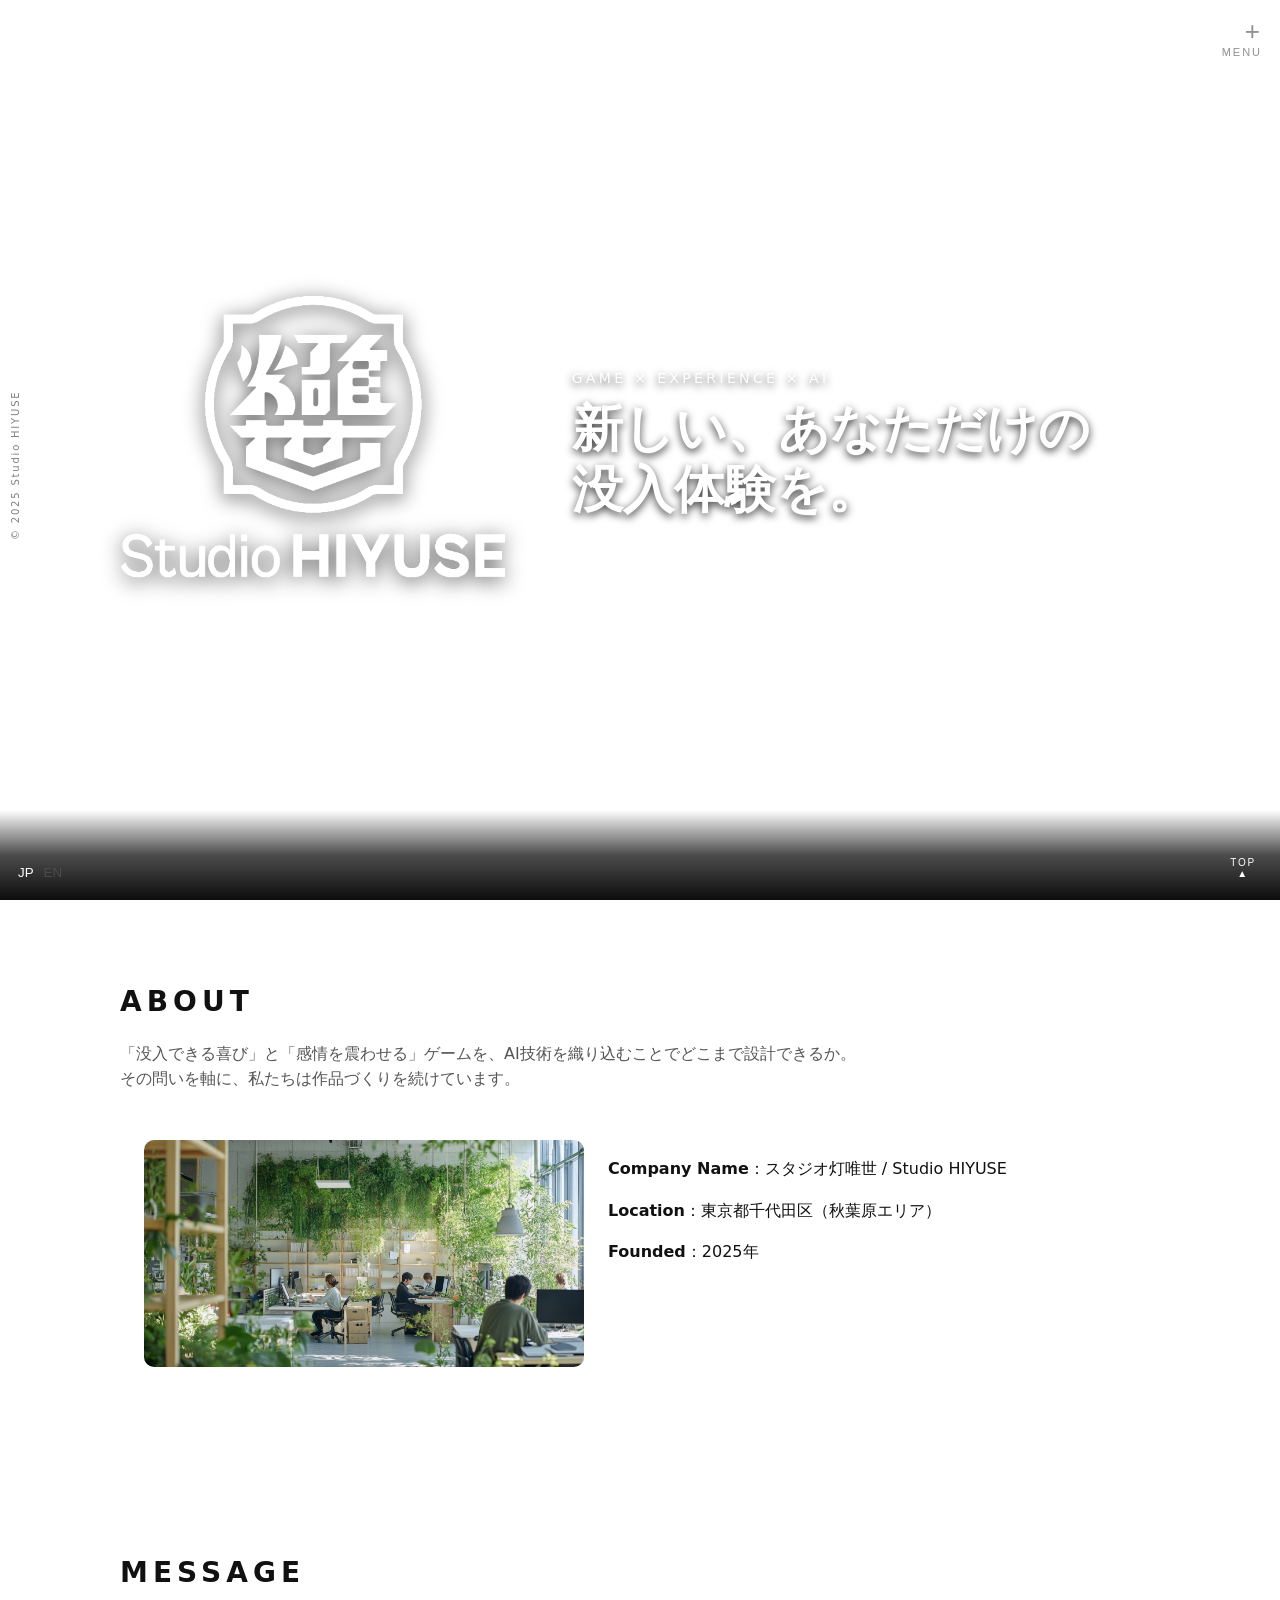
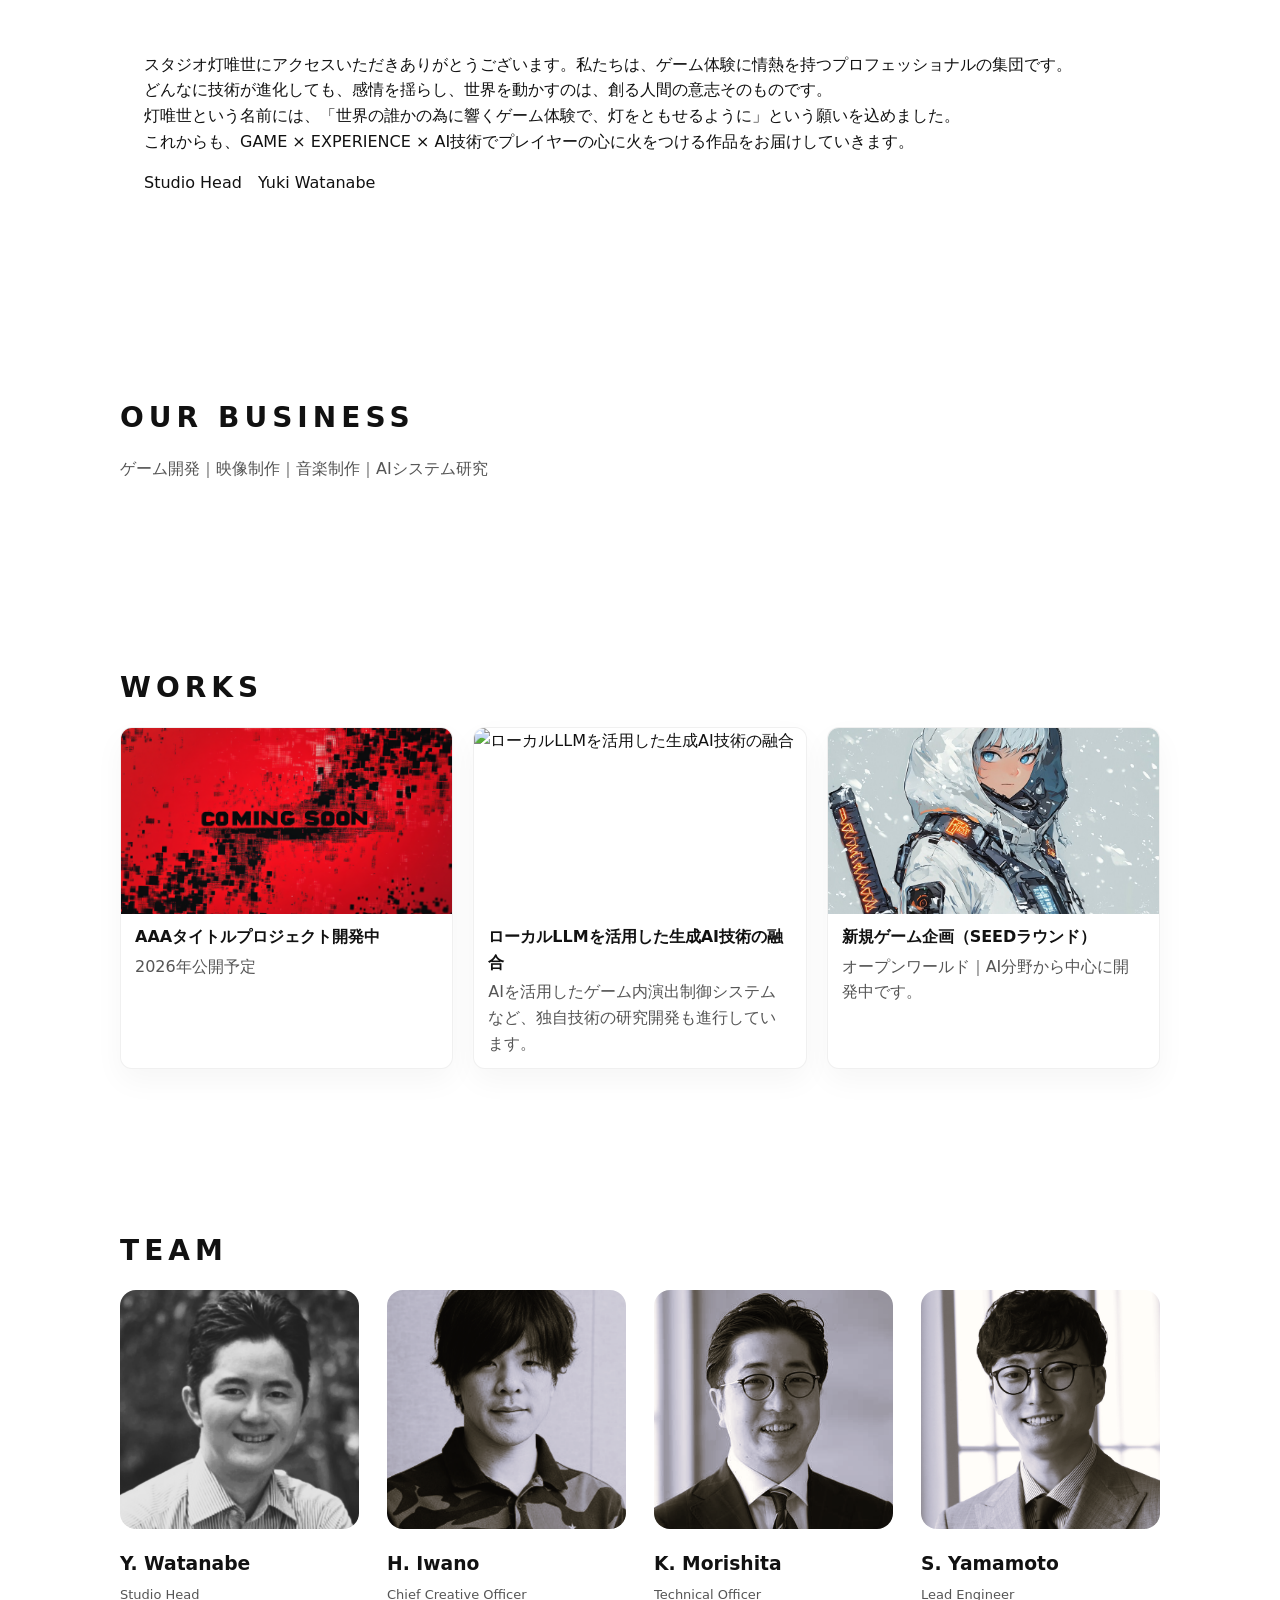
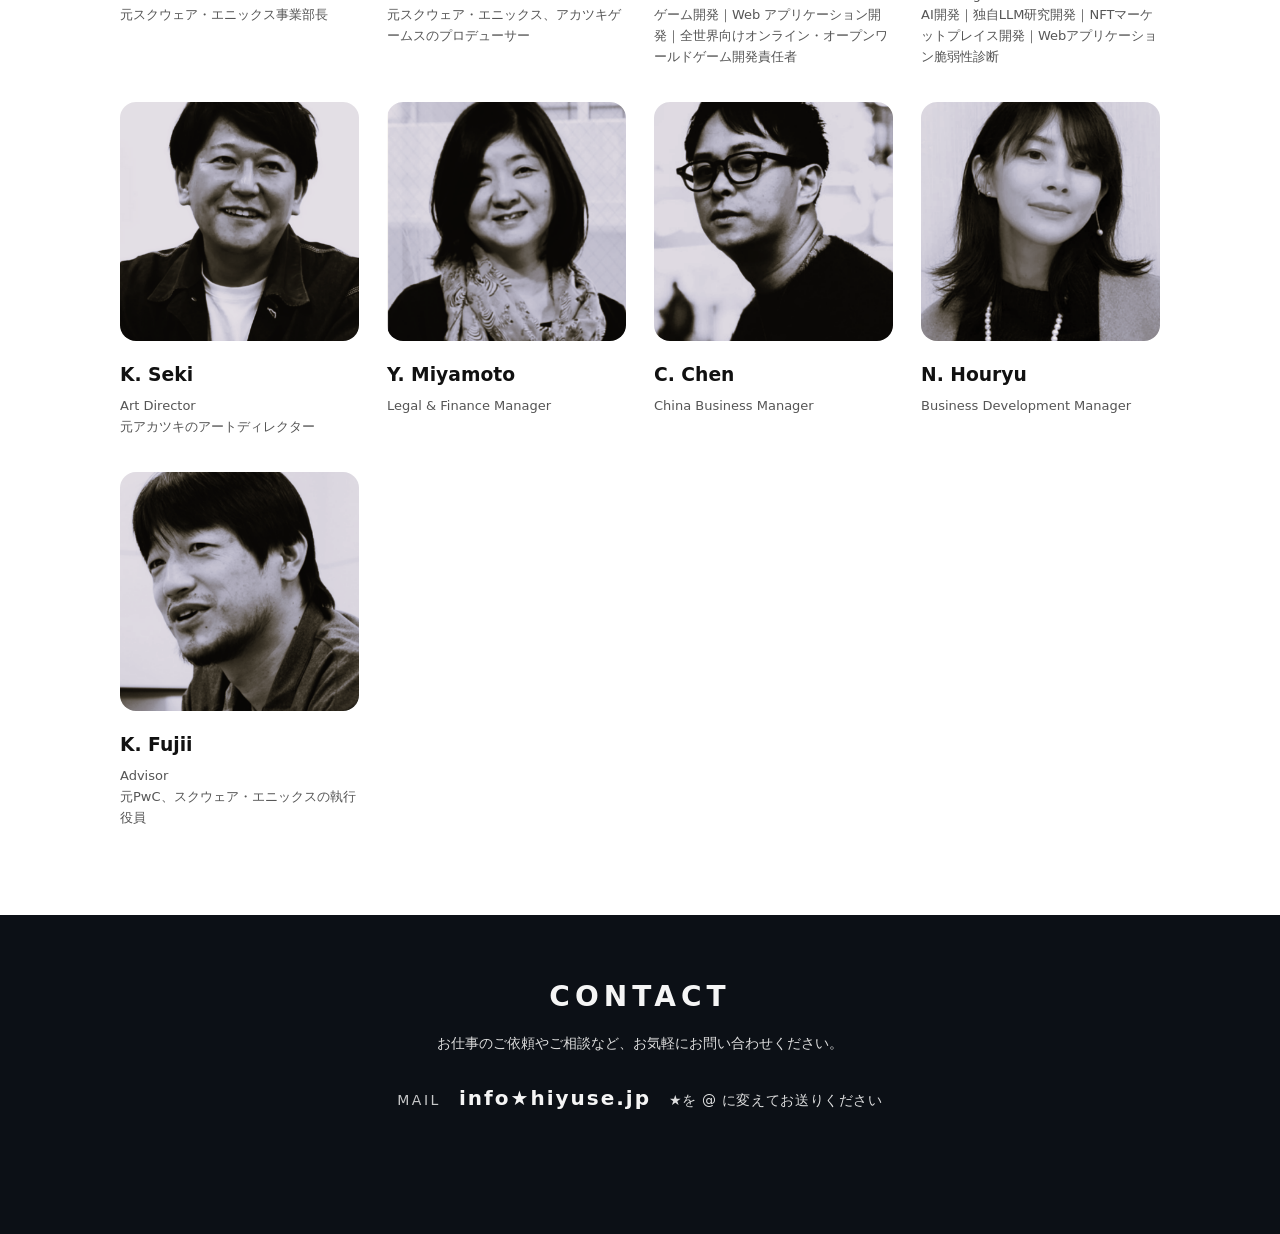
==== index.html @ 1bf017ac "Update index.html" ====
<!doctype html>
<html lang="ja">
<head>
  <meta charset="utf-8">
  <meta name="viewport" content="width=device-width, initial-scale=1">
  <title>Studio HIYUSE | スタジオ灯唯世</title>
  <meta name="description" content="Studio HIYUSE（スタジオ灯唯世）は、ゲーム体験とAI技術の融合をテーマに活動するゲーム開発スタジオです。">
  <link rel="stylesheet" href="style.css">
</head>
<body>

<button class="nav-trigger" id="navTrigger">
  <span class="nav-trigger__icon">+</span>
  <span class="nav-trigger__label">MENU</span>
</button>

<div class="lang-switch side-controls__lang">
  <button class="is-active">JP</button>
  <button>EN</button>
</div>

<div class="scroll-indicator">
  <span class="scroll-indicator__text">SCROLL</span>
  <span class="scroll-indicator__arrow">▼</span>
</div>

<button class="to-top" id="toTop">
  <span>TOP</span>
  <span class="to-top__arrow">▲</span>
</button>

<div class="copyright-rail">
  © 2025 Studio HIYUSE
</div>


<nav class="overlay-nav" id="overlayNav" aria-hidden="true">
  <div class="overlay-nav__inner">

    <div class="overlay-nav__logo">
      <img src="menu_logo.svg" alt="Studio HIYUSE">
    </div>

    <ul class="overlay-nav__list">
      <li><a href="#hero">TOP</a></li>
      <li><a href="#about">ABOUT</a></li>
      <li><a href="#message">MESSAGE</a></li>
      <li><a href="#business">BUSINESS</a></li>
      <li><a href="#works">WORKS</a></li>
      <li><a href="#team">TEAM</a></li>
      <li><a href="#contact">CONTACT</a></li>
    </ul>
  </div>

  <button class="overlay-nav__close" id="overlayClose">
    <span>×</span>
    <span class="overlay-nav__close-label">CLOSE</span>
  </button>
</nav>


<main id="main">

  <section id="hero" class="hero">

  <div class="hero-bg">

    <!-- ▼ hero-bg1 を動画に変更 -->
    <div class="hero-bg__slide hero-bg__slide--video is-active">
      <video class="hero-bg__video" autoplay muted loop playsinline poster="hero-bg1.jpg">
        <source src="hero-bg1.mp4" type="video/mp4">
      </video>
    </div>
     <!-- ▼ hero-bg5（静止画） -->
    <div class="hero-bg__slide" style="background-image:url('hero-bg5.jpg')"></div>
    <div class="hero-bg__slide" style="background-image:url('hero-bg4.jpg')"></div>
   

    <!-- ▼ -->
    <div class="hero-bg__slide" style="background-image:url('hero-bg7.jpg')"></div>
    <div class="hero-bg__slide" style="background-image:url('hero-bg3.jpg')"></div>
        <!-- ▼ hero-bg1 を動画に変更 -->
    <div class="hero-bg__slide hero-bg__slide--video">
      <video class="hero-bg__video" autoplay muted loop playsinline poster="hero-bg1.jpg">
        <source src="hero-bg1.mp4" type="video/mp4">
      </video>
    </div>
    <div class="hero-bg__slide" style="background-image:url('hero-bg6.jpg')"></div>
    <div class="hero-bg__slide" style="background-image:url('hero-bg5.jpg')"></div>
    <div class="hero-bg__slide" style="background-image:url('hero-bg2.jpg')"></div>
    <div class="hero-bg__slide" style="background-image:url('hero-bg4.jpg')"></div>
  </div>

  <div class="hero-overlay">
    <div class="hero-layout">

      <div class="hero-logo">
        <img src="logo.svg" alt="Studio HIYUSE">
      </div>

      <div class="hero-copy">
        <p class="hero-kicker">GAME × EXPERIENCE × AI</p>
        <h1>
          新しい、あなただけの<br>
          没入体験を。
        </h1>
      </div>

    </div>
  </div>
</section>



  <section id="about" class="section">
    <h2>ABOUT</h2>

    <p class="lead">
      「没入できる喜び」と「感情を震わせる」ゲームを、AI技術を織り込むことでどこまで設計できるか。<br>
      その問いを軸に、私たちは作品づくりを続けています。
    </p>

    <div class="card">
      <div class="grid-2">
        
        <div class="about-image">
          <img src="about-image.jpg" alt="Company Vision">
        </div>
        
        <div>
          <p><strong>Company Name</strong>：スタジオ灯唯世 / Studio HIYUSE</p>
          <p><strong>Location</strong>：東京都千代田区（秋葉原エリア）</p>
          <p><strong>Founded</strong>：2025年</p>
        </div>
      </div>
    </div>
  </section>


  <section id="message" class="section">
    <h2>MESSAGE</h2>

    <div class="card">
      <p>
        スタジオ灯唯世にアクセスいただきありがとうございます。私たちは、ゲーム体験に情熱を持つプロフェッショナルの集団です。<br>
        どんなに技術が進化しても、感情を揺らし、世界を動かすのは、創る人間の意志そのものです。<br>
        灯唯世という名前には、「世界の誰かの為に響くゲーム体験で、灯をともせるように」という願いを込めました。<br>
        これからも、GAME × EXPERIENCE × AI技術でプレイヤーの心に火をつける作品をお届けしていきます。
      </p>
      <p>Studio Head　Yuki Watanabe</p>
    </div>
  </section>


  <section id="business" class="section">
    <h2>OUR BUSINESS</h2>
    <p class="lead">
      ゲーム開発｜映像制作｜音楽制作｜AIシステム研究
    </p>
  </section>


  <section id="works" class="section">
    <h2>WORKS</h2>

    <div class="works-grid">
      <article class="work-item">
        <img src="work_01.jpg" alt="AAAタイトルプロジェクト開発中">
        <h3>AAAタイトルプロジェクト開発中</h3>
        <p>2026年公開予定</p>
      </article>

      <article class="work-item">
        <img src="work_02.jpg" alt="ローカルLLMを活用した生成AI技術の融合">
        <h3>ローカルLLMを活用した生成AI技術の融合</h3>
        <p>AIを活用したゲーム内演出制御システムなど、独自技術の研究開発も進行しています。</p>
      </article>

      <article class="work-item">
        <img src="work_03.jpg" alt="新規ゲーム企画（SEEDラウンド）">
        <h3>新規ゲーム企画（SEEDラウンド）</h3>
        <p>オープンワールド｜AI分野から中心に開発中です。</p>
      </article>
    </div>
  </section>


  <section id="team" class="section">
    <h2>TEAM</h2>

    <div class="team-grid">

      <div class="team-member">
        <img src="member1.png" alt="Y. Watanabe">
        <h3>Y. Watanabe</h3>
        <p>
          Studio Head<br>
          元スクウェア・エニックス事業部長
        </p>
      </div>

      <div class="team-member">
        <img src="member2.png" alt="H. Iwano">
        <h3>H. Iwano</h3>
        <p>
          Chief Creative Officer<br>
          元スクウェア・エニックス、アカツキゲームスのプロデューサー
        </p>
      </div>

      <div class="team-member">
        <img src="member3.png" alt="K. Morishita">
        <h3>K. Morishita</h3>
        <p>
          Technical Officer<br>
          ゲーム開発｜Web アプリケーション開発｜全世界向けオンライン・オープンワールドゲーム開発責任者
        </p>
      </div>

      <div class="team-member">
        <img src="member9.png" alt="S. Yamamoto">
        <h3>S. Yamamoto</h3>
        <p>
          Lead Engineer<br>
          AI開発｜独自LLM研究開発｜NFTマーケットプレイス開発｜Webアプリケーション脆弱性診断
        </p>
      </div>

      <div class="team-member">
        <img src="member5.png" alt="K. Seki">
        <h3>K. Seki</h3>
        <p>
          Art Director<br>
          元アカツキのアートディレクター
        </p>
      </div>

      <div class="team-member">
        <img src="member6.png" alt="Y. Miyamoto">
        <h3>Y. Miyamoto</h3>
        <p>Legal &amp; Finance Manager</p>
      </div>

      <div class="team-member">
        <img src="member7.png" alt="C. Chen">
        <h3>C. Chen</h3>
        <p>China Business Manager</p>
      </div>

      <div class="team-member">
        <img src="member8.png" alt="N. Houryu">
        <h3>N. Houryu</h3>
        <p>Business Development Manager</p>
      </div>

      <div class="team-member">
        <img src="member4.png" alt="K. Fujii">
        <h3>K. Fujii
        </h3>
        <p>
          Advisor<br>
          元PwC、スクウェア・エニックスの執行役員
        </p>
      </div>

    </div>
  </section>


  <section id="contact" class="section section--contact">
  <div class="contact-inner">
    <h2>CONTACT</h2>

    <p class="contact-lead">
      お仕事のご依頼やご相談など、お気軽にお問い合わせください。
    </p>

    <div class="contact-card">
      <div class="contact-line">
        <span class="contact-line__label">MAIL</span>
        <span class="contact-line__mail">info★hiyuse.jp</span>
        <span class="contact-line__note">★を @ に変えてお送りください</span>
      </div>
    </div>
  </div>
</section>


</main>

<script src="main.js"></script>
</body>
</html>
---- style.css ----
/* =========================
   Base
========================= */
*,
*::before,
*::after {
  box-sizing: border-box;
}

html,
body {
  margin: 0;
  padding: 0;
}

body {
  font-family: system-ui, -apple-system, BlinkMacSystemFont, "Helvetica Neue",
    "Segoe UI", sans-serif;
  color: #111;
  background: #ffffff;
  line-height: 1.6;
}

/* 全画面固定のグラデーションレイヤーを追加 */
body::after {
    content: "";
    position: fixed;
    top: 0;
    left: 0;
    width: 100%;
    height: 100vh; /* 画面の高さ全体 */
    pointer-events: none; /* クリック操作を通過させる */
    z-index: 50; /* UI (z-index: 70+) より低く、HERO背景 (z-index: 0) より高く */
    /* グラデーション: 上透明（白）→下黒、下3分の1で変化 */
    background: linear-gradient(
        to bottom,
        rgba(255, 255, 255, 0) 0%,       /* 上端: 透明 */
        rgba(255, 255, 255, 0) 90.0%,    /* 画面上部透明を維持 */
        rgba(0, 0, 0, 0.7) 95%,          /* 90% 地点: 黒が濃くなり始める */
        rgba(0, 0, 0, 0.95) 100%         /* 100% 地点: 濃い黒 */
    );
}

a {
  color: inherit;
  text-decoration: none;
}

a:hover {
  text-decoration: underline;
}

main {
  background: #fff;
}

/* =========================
   Sections & cards
========================= */

.section {
  max-width: 1080px;
  margin: 0 auto;
  padding: 80px 20px;
}

/* フェードインは JS 有効時のみ */
html.js-ready .section {
  opacity: 0;
  transform: translateY(-30px);
  transition: opacity 0.8s ease-out, transform 0.8s ease-out;
}

html.js-ready .section.is-visible {
  opacity: 1;
  transform: translateY(0);
}

/* CONTACT だけは最初から表示してフェードインさせない */
html.js-ready .section--contact {
  opacity: 1;
  transform: none;
  transition: none;
}

.section h2 {
  font-size: clamp(22px, 3vw, 28px);
  margin: 0 0 16px;
  letter-spacing: 0.18em;
}

.lead {
  margin: 0 0 24px;
  color: #555;
}

/* カード & 2カラム */
.card {
  background: none; 
  border-radius: 14px;
  /* 枠と影を削除 */
  border: none; 
  box-shadow: none; 
  padding: 24px;
}

.grid-2 {
  display: grid;
  /* 画像エリア1に対しテキストエリア1.2 */
  grid-template-columns: minmax(0, 1fr) minmax(0, 1.2fr);
  gap: 24px;
}

@media (max-width: 768px) {
  .grid-2 {
    grid-template-columns: 1fr;
  }
}

/* =========================
   Frame UI
========================= */

/* MENUボタン 右上 */
.nav-trigger {
  position: fixed;
  top: 18px;
  right: 18px;     
  z-index: 100;
  background: none;
  border: none;
  padding: 0;
  cursor: pointer;
  text-align: right;
  /* グレー */
  color: #909090; 
  font-size: 11px;
  letter-spacing: 0.18em;
}

.nav-trigger__icon {
  display: block;
  font-size: 26px;
  line-height: 1;
}

.nav-trigger__label {
  display: block;
  margin-top: 2px;
}

/* JP / EN 左下 */
.side-controls__lang {
  position: fixed;
  left: 18px;
  bottom: 20px;
  display: flex;
  gap: 10px;
  font-size: 11px;
  z-index: 80;
}

.side-controls__lang button {
  background: none;
  border: none;
  padding: 0;
  cursor: pointer;
  /* 非アクティブは濃いグレー */
  color: #4D4D4D; 
}

.side-controls__lang button.is-active {
  /* アクティブは白 */
  color: #ffffff;
}

/* SCROLL：右中央（縦書き＋▼アニメ） */
/* SCROLL要素は背景が暗い時しか出ないので白を維持 */
.scroll-indicator {
  position: fixed;
  right: 18px;
  top: 50%;
  transform: translateY(-50%);
  display: flex;
  flex-direction: column;
  align-items: center;
  gap: 6px;
  z-index: 80;
}

.scroll-indicator__text {
  writing-mode: vertical-rl;
  font-size: 10px;
  letter-spacing: 0.18em;
  color: #ffffff;
}

.scroll-indicator__arrow {
  font-size: 10px;
  color: #ffffff;
  opacity: 0.7;
  animation: scroll-arrow 1.3s infinite;
}

@keyframes scroll-arrow {
  0% {
    transform: translateY(0);
    opacity: 0;
  }
  30% {
    opacity: 1;
  }
  100% {
    transform: translateY(8px);
    opacity: 0;
  }
}

/* TOPボタン：右下 */
.to-top {
  position: fixed;
  right: 18px;
  bottom: 20px;
  border: none;
  background: none;
  cursor: pointer;
  font-size: 10px;
  letter-spacing: 0.18em;
  display: flex;
  flex-direction: column;
  align-items: center;
  /* 白 */
  color: #ffffff;
  z-index: 80;
}

/* コピーライト：左中央 */
.copyright-rail {
  position: fixed;
  left: 16px;
  top: 60%;
  transform: translateY(-50%) rotate(-90deg);
  transform-origin: left center;
  font-size: 10px;
  letter-spacing: 0.18em;
  white-space: nowrap;
  /* グレー */
  color: #808080;
  z-index: 70;
}

/* スマホ時UI */
@media (max-width: 640px) {
  .nav-trigger {
    top: 10px;
    right: 10px; 
  }

  .to-top,
  .scroll-indicator {
    display: none;
  }

  .side-controls__lang {
    left: 12px;
    bottom: 12px;
  }

  .copyright-rail {
    left: 10px;
  }
}


/* =========================
   Overlay menu
========================= */

/* 全画面オーバーレイ */
.overlay-nav {
  position: fixed;
  inset: 0;
  z-index: 200;
  background: rgba(255, 255, 255, 0.93);
  display: flex;
  align-items: center;
  justify-content: center;
  opacity: 0;
  visibility: hidden;
  transition: opacity 220ms ease, visibility 220ms ease;
}

.overlay-nav.is-open {
  opacity: 1;
  visibility: visible;
}

/* ▼ PCでは3カラム
   左：余白 / 中央：ロゴ / 右：メニュー */
.overlay-nav__inner {
  max-width: 1100px;
  width: 100%;
  padding: 40px 24px;

  display: grid;
  grid-template-columns: 1fr auto 1fr;
  align-items: center;
  gap: 40px;
}

/* ▼ ロゴ中央配置 */
.overlay-nav__logo {
  grid-column: 2;
  text-align: center;
  width: 100%;
}

/* ▼ ロゴ画像：幅60%（最大500px） */
.overlay-nav__logo img {
  width: 60%;
  max-width: 1000px;
  height: auto;
  display: block;
  margin: 0 auto;
}

/* ▼ メニューは右カラム */
.overlay-nav__list {
  grid-column: 3;
  list-style: none;
  margin: 0;
  padding: 0;
  text-align: left;
  font-size: 16px;
  letter-spacing: 0.18em;
}

.overlay-nav__list li + li {
  margin-top: 12px;
}

.overlay-nav__list a {
  text-decoration: none;
  color: #111;
}

.overlay-nav__list a:hover {
  text-decoration: underline;
}

/* CLOSEボタン（右上固定） */
.overlay-nav__close {
  position: absolute;
  top: 19px;
  right: 13px;
  border: none;
  background: none;
  cursor: pointer;
  font-size: 11px;
  letter-spacing: 0.18em;
  text-align: right;
}

.overlay-nav__close span:first-child {
  display: block;
  font-size: 22px;
  line-height: 1;
}

/* =========================
   モバイル
========================= */
@media (max-width: 768px) {

  /* ▼ スマホは縦積み構造へ */
  .overlay-nav__inner {
    display: flex;
    flex-direction: column;
    align-items: center;
    gap: 28px;
  }

  /* ▼ ロゴ：70%に少し拡大 */
  .overlay-nav__logo img {
    width: 70%;
    max-width: 300px;
  }

  /* ▼ メニューは中央寄せ */
  .overlay-nav__list {
    width: 100%;
    text-align: center;
  }
}


/* =========================
   HERO
========================= */

.hero {
  position: relative;
  min-height: 100vh;
  overflow: hidden;
  color: #fff;
}

/* 背景スライド */
.hero-bg {
  position: absolute;
  inset: 0;
  z-index: 0;
}

.hero-bg__slide {
  position: absolute;
  inset: 0;
  background-position: center;
  background-size: cover;
  background-repeat: no-repeat;
  opacity: 0;
  transition: opacity 220ms linear;
}

.hero-bg__slide.is-active {
  opacity: 1;
}

/* 前景 */
.hero-overlay {
  position: relative;
  z-index: 1;
  min-height: 100vh;
  /* グラデーション削除 */
  background: none;
  display: flex;
  align-items: center;
  justify-content: center;
  padding: 80px 24px;
}

.hero-layout {
  width: 100%;
  max-width: 1100px;
  display: grid;
  grid-template-columns: minmax(0, 1fr) minmax(0, 1.4fr);
  gap: 40px;
  align-items: center;
}

.hero-logo {
  display: flex;
  align-items: center;
  justify-content: center;
}

.hero-logo img {
  max-width: 700px;
  width: 100%;
  height: auto;
}

.hero-copy {
  text-align: left;
}

.hero-kicker {
  margin: 0 0 8px;
  font-size: 14px;
  letter-spacing: 0.24em;
}

.hero h1 {
  margin: 0 0 12px;
  font-size: clamp(28px, 4vw, 60px);
  line-height: 1.2;
}


/* モバイル調整 */
@media (max-width: 900px) {
  .hero-overlay {
    padding: 96px 18px 72px;
  }

  .hero-layout {
    grid-template-columns: 1fr;
    gap: 28px;
  }

  .hero-logo img {
    max-width: 220px;
  }
}
/* ▼ 動画スライド用 */
.hero-bg__slide--video .hero-bg__video {
  position: absolute;
  inset: 0;
  width: 100%;
  height: 100%;
  object-fit: cover;
}

/* ▼ ロゴにドロップシャドウ */
.hero-logo img {
  filter: drop-shadow(0 4px 10px rgba(0, 0, 0, 0.65));
}

/* ▼ 見出し/テキストにドロップシャドウ */
.hero h1,
.hero-kicker,
.hero-text {
  text-shadow: 0 3px 8px rgba(0, 0, 0, 0.8);
}


/* ▼ スクロールでフェードアウト */
.hero {
  transition: opacity 0.1s linear;
  will-change: opacity;
}



/* =========================
   ABOUT (画像追加用)
========================= */
.section#about {
    /* 白 */
    background: #ffffff;
}

.about-image {
  padding: 0;
  overflow: hidden;
  border-radius: 10px; /* 角を丸くする */
}

.about-image img {
  width: 100%;
  height: auto;
  display: block;
  object-fit: cover;
}

/* スマホ表示時（768px以下） */
@media (max-width: 768px) {
  .about-image {
    order: -1; /* スマホではテキストの上に画像が来るように順序を変更 */
    margin-bottom: 16px;
  }
}


/* =========================
   WORKS
========================= */

.works-grid {
  display: grid;
  grid-template-columns: repeat(3, minmax(0, 1fr));
  gap: 20px;
}

.work-item {
  border-radius: 12px;
  overflow: hidden;
  border: 1px solid rgba(0, 0, 0, 0.06);
  box-shadow: 0 12px 30px rgba(0, 0, 0, 0.04);
  background: #fff;
}

.work-item img {
  display: block;
  width: 100%;
  aspect-ratio: 16 / 9;
  object-fit: cover;
}

.work-item h3 {
  font-size: 16px;
  margin: 10px 14px 4px;
}

.work-item p {
  margin: 0 14px 12px;
  color: #555;
}

@media (max-width: 960px) {
  .works-grid {
    grid-template-columns: repeat(2, minmax(0, 1fr));
  }
}

@media (max-width: 640px) {
  .works-grid {
    grid-template-columns: 1fr;
  }
}

/* =========================
   TEAM（画像とテキストを完全に揃える）
========================= */

.team-grid {
  display: grid;
  grid-template-columns: repeat(4, 1fr);
  gap: 28px;
}

.team-member {
  text-align: left;
  opacity: 1;
  transform: none; 
}

/* PC/タブレットでアニメーションを有効にするためのCSSを定義 */
/* JS有効時、PCサイズではアニメーションを適用 */
@media (min-width: 769px) {
  html.js-ready .section#team .team-member {
    opacity: 0; /* PC/Tablet initial hidden state */
    transform: translateY(-10px);
    transition: opacity 0.4s ease-out, transform 0.4s ease-out;
  }

  html.js-ready .section#team .team-member.is-visible {
    opacity: 1;
    transform: translateY(0);
  }
}


/* 画像は100%幅（カード幅いっぱい）で揃える */
.team-member img {
  width: 100%;
  height: auto;
  border-radius: 16px;
  object-fit: cover;
  aspect-ratio: 1 / 1;
  margin: 0 0 12px 0; /* 下に余白、左右中央寄せしない */
}

/* テキストも左端を画像と完全に揃える */
.team-member h3,
.team-member p {
  width: 100%;           /* image と同じライン */
  margin: 0 0 6px 0;     /* 左右余白なし */
  padding: 0;            /* 念のため */
}

/* 役職テキストだけ薄く */
.team-member p {
  color: #555;
  font-size: 13px;
}

/* --- レスポンシブ --- */
@media (max-width: 1024px) {
  .team-grid {
    grid-template-columns: repeat(3, 1fr);
  }
}

@media (max-width: 768px) {
  .team-grid {
    grid-template-columns: repeat(2, 1fr);
  }
}

@media (max-width: 480px) {
  .team-grid {
    grid-template-columns: 1fr;
  }

  .team-member {
    margin-bottom: 28px;
    text-align: center; /* メンバー全体を中央寄せ */
  }

  /* 画像のサイズ調整と中央寄せ */
  .team-member img {
    width: 65%;
    max-width: 180px;
    margin-left: auto;
    margin-right: auto;
  }

  /* テキストも中央寄せ */
  .team-member h3,
  .team-member p {
    text-align: center;
  }
}


/* =========================
   CONTACT
========================= */

/* セクション全体を画面幅いっぱいの黒帯 */
.section.section--contact {
  max-width: none;           /* 制限なし */
  margin: 0;                 /* 中央寄せ */
  padding: 60px 0 120px;      /* 上下だけ余白。左右は 0 */
  
  position: relative;
  left: 50%;
  margin-left: -50vw;
  width: 100vw;              /* 画面幅いっぱい */
  
  background: #0c1016;       /* 黒帯 */
  color: #f5f5f5;
  text-align: center;
}

/* 中身は中央に寄せるコンテナ */
.contact-inner {
  max-width: 780px;
  margin: 0 auto;
  padding: 0 20px;
}

.section--contact h2 {
  text-align: center;
  margin-bottom: 12px;
}

/* 上の説明文 */
.contact-lead {
  margin: 0 0 28px;
  color: #dddddd;
  font-size: 14px;
}

/*  */
.contact-card {
  width: 100%;
  max-width: none;
  margin: 0;
  padding: 0;
  border-radius: 0;
  border: none;
  background: none;
  box-shadow: none;
  color: inherit;
  text-align: center;
}

/* 横一列レイアウト */
.contact-line {
  display: flex;
  align-items: baseline;
  justify-content: center;
  gap: 18px;
  flex-wrap: wrap; /* PCは1行、スマホだけ自然に折れる */
  font-size: 16px;
  letter-spacing: 0.04em;
  line-height: 1.6;
}

.contact-line__label {
  font-size: 14px;
  letter-spacing: 0.18em;
  opacity: 0.8;
}

.contact-line__mail {
  font-weight: 600;
  font-size: 20px;   /* メール強調 */
  letter-spacing: 0.1em;
}

.contact-line__note {
  font-size: 14px;
  opacity: 0.9;
}

/* スマホ調整 */
@media (max-width: 480px) {
  .section.section--contact {
    padding: 40px 0 30px;
  }

  .contact-inner {
    padding: 0 16px;
  }

  .contact-line {
    gap: 10px;
  }

  .contact-line__mail {
    font-size: 18px;
    letter-spacing: 0.08em;
  }
}
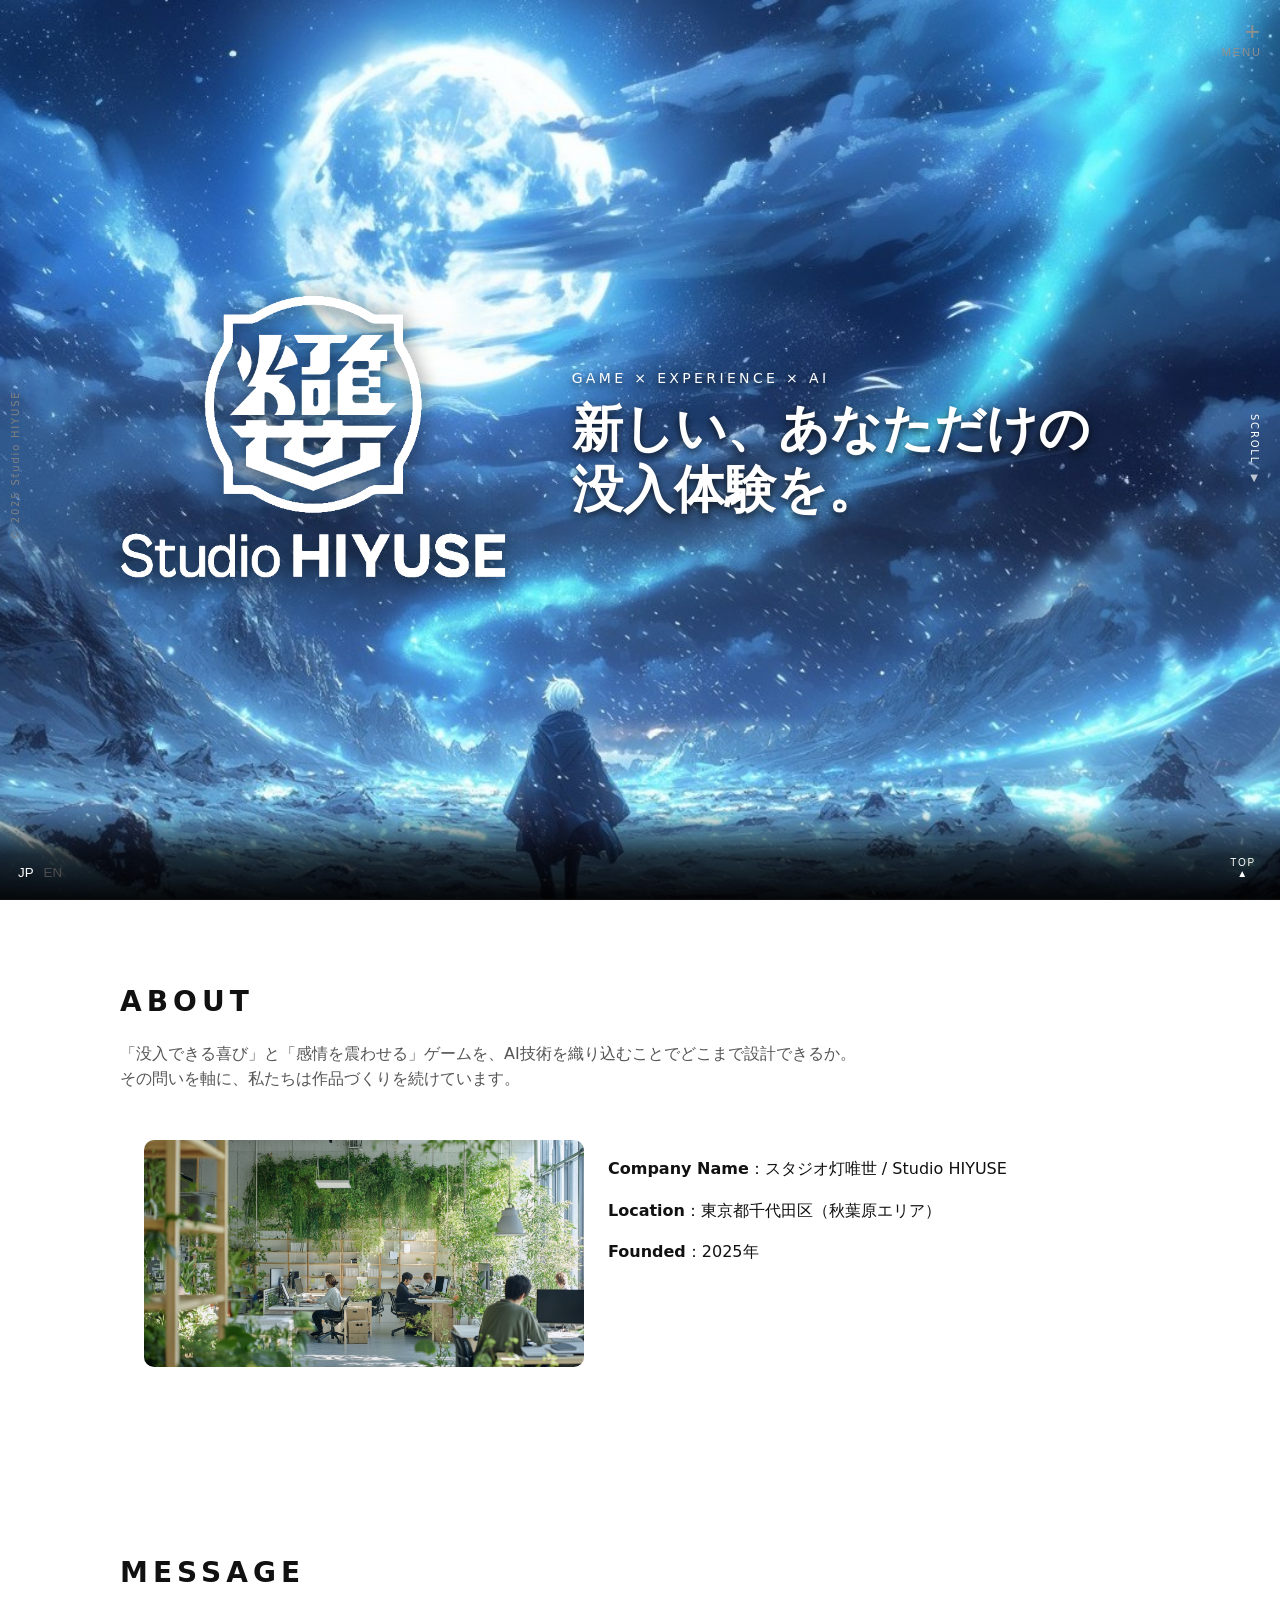
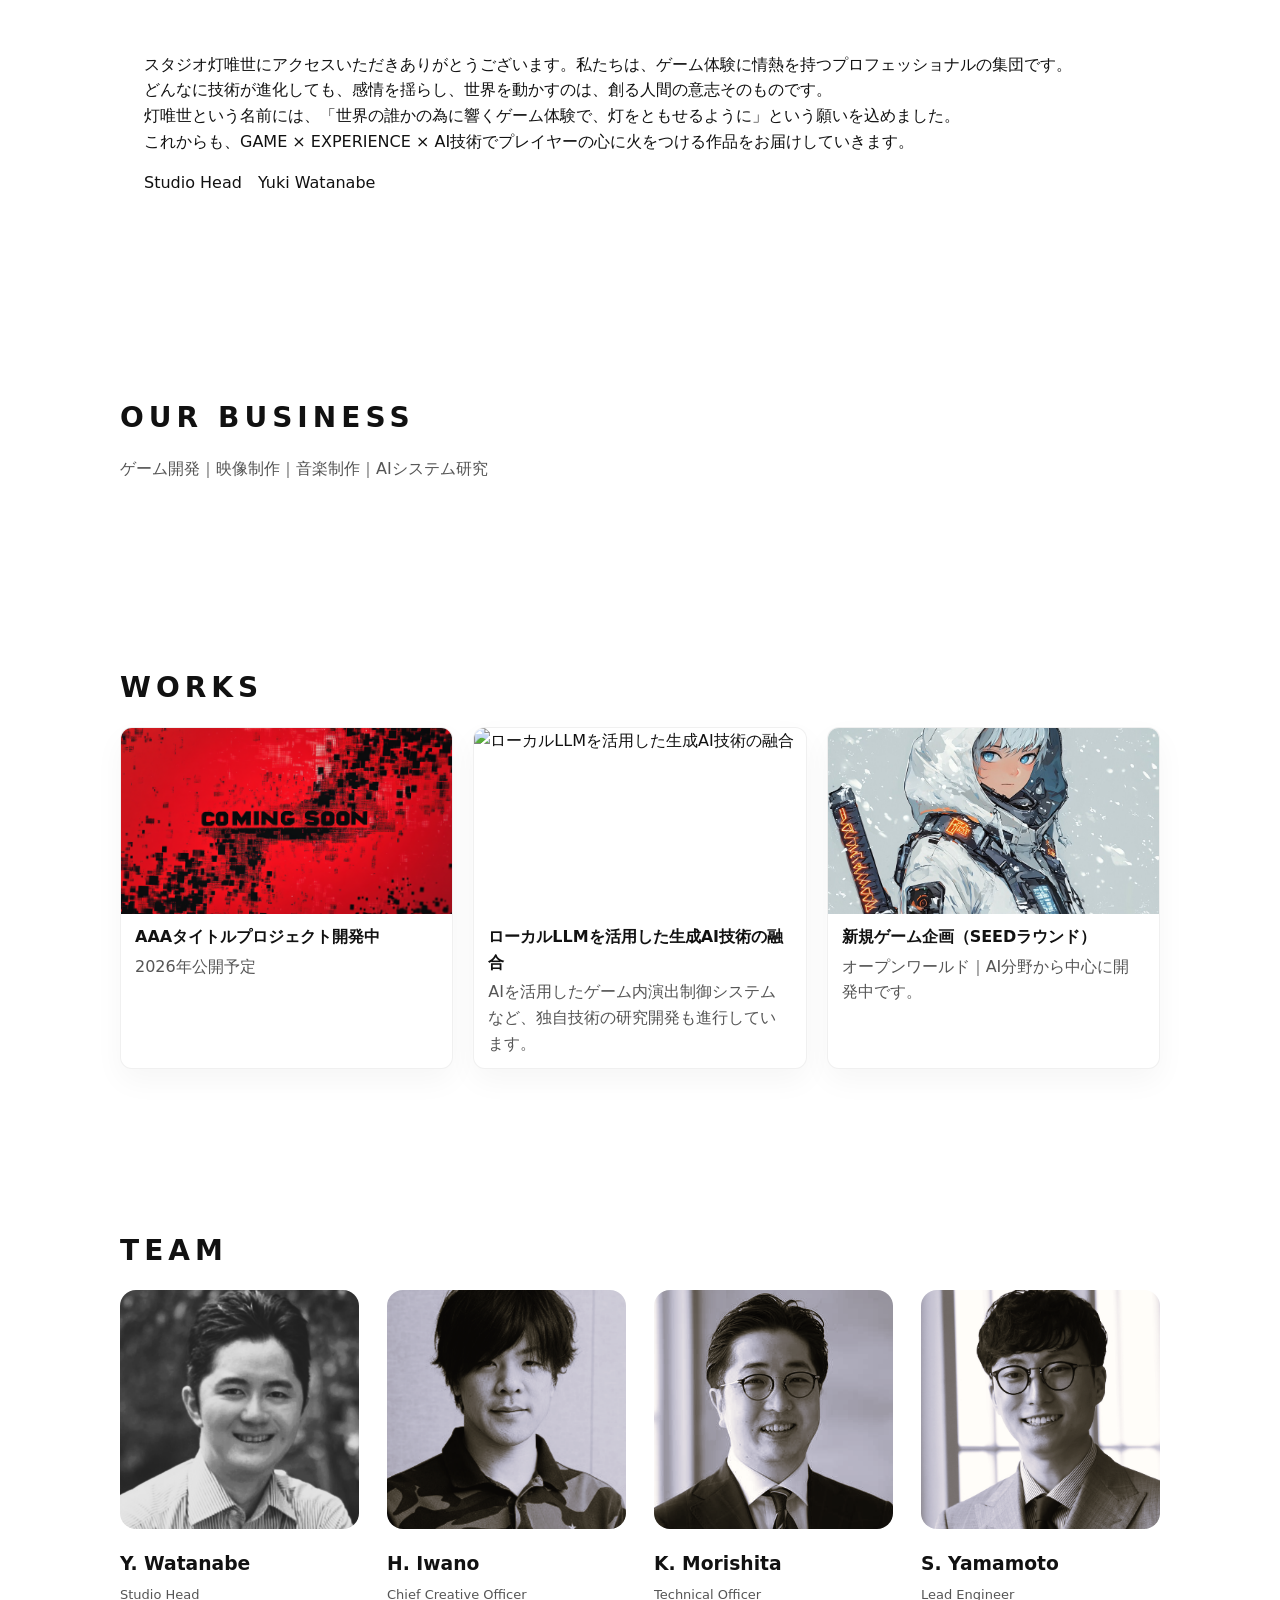
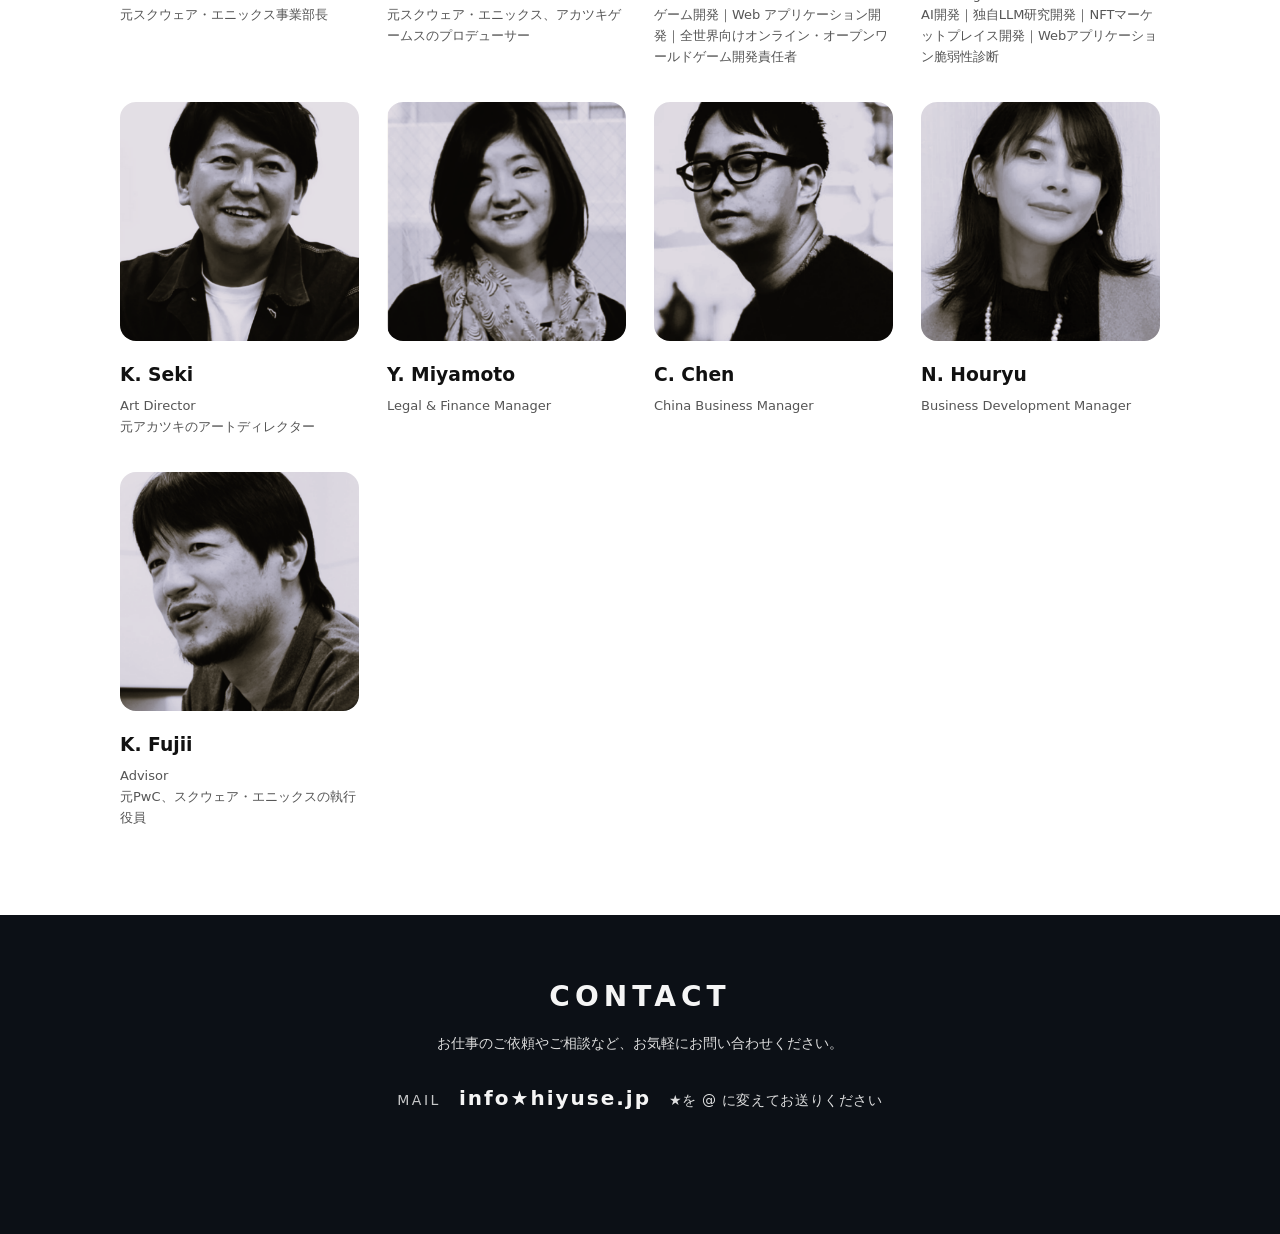
==== commit 8a93759c: "Update index.html" ====
--- a/index.html
+++ b/index.html
@@ -15,8 +15,8 @@
 </button>
 
 <div class="lang-switch side-controls__lang">
-  <button class="is-active">JP</button>
-  <button>EN</button>
+  <button class="is-active" onclick="location.href='index.html'">JP</button>
+  <button onclick="location.href='en.html'">EN</button>
 </div>
 
 <div class="scroll-indicator">
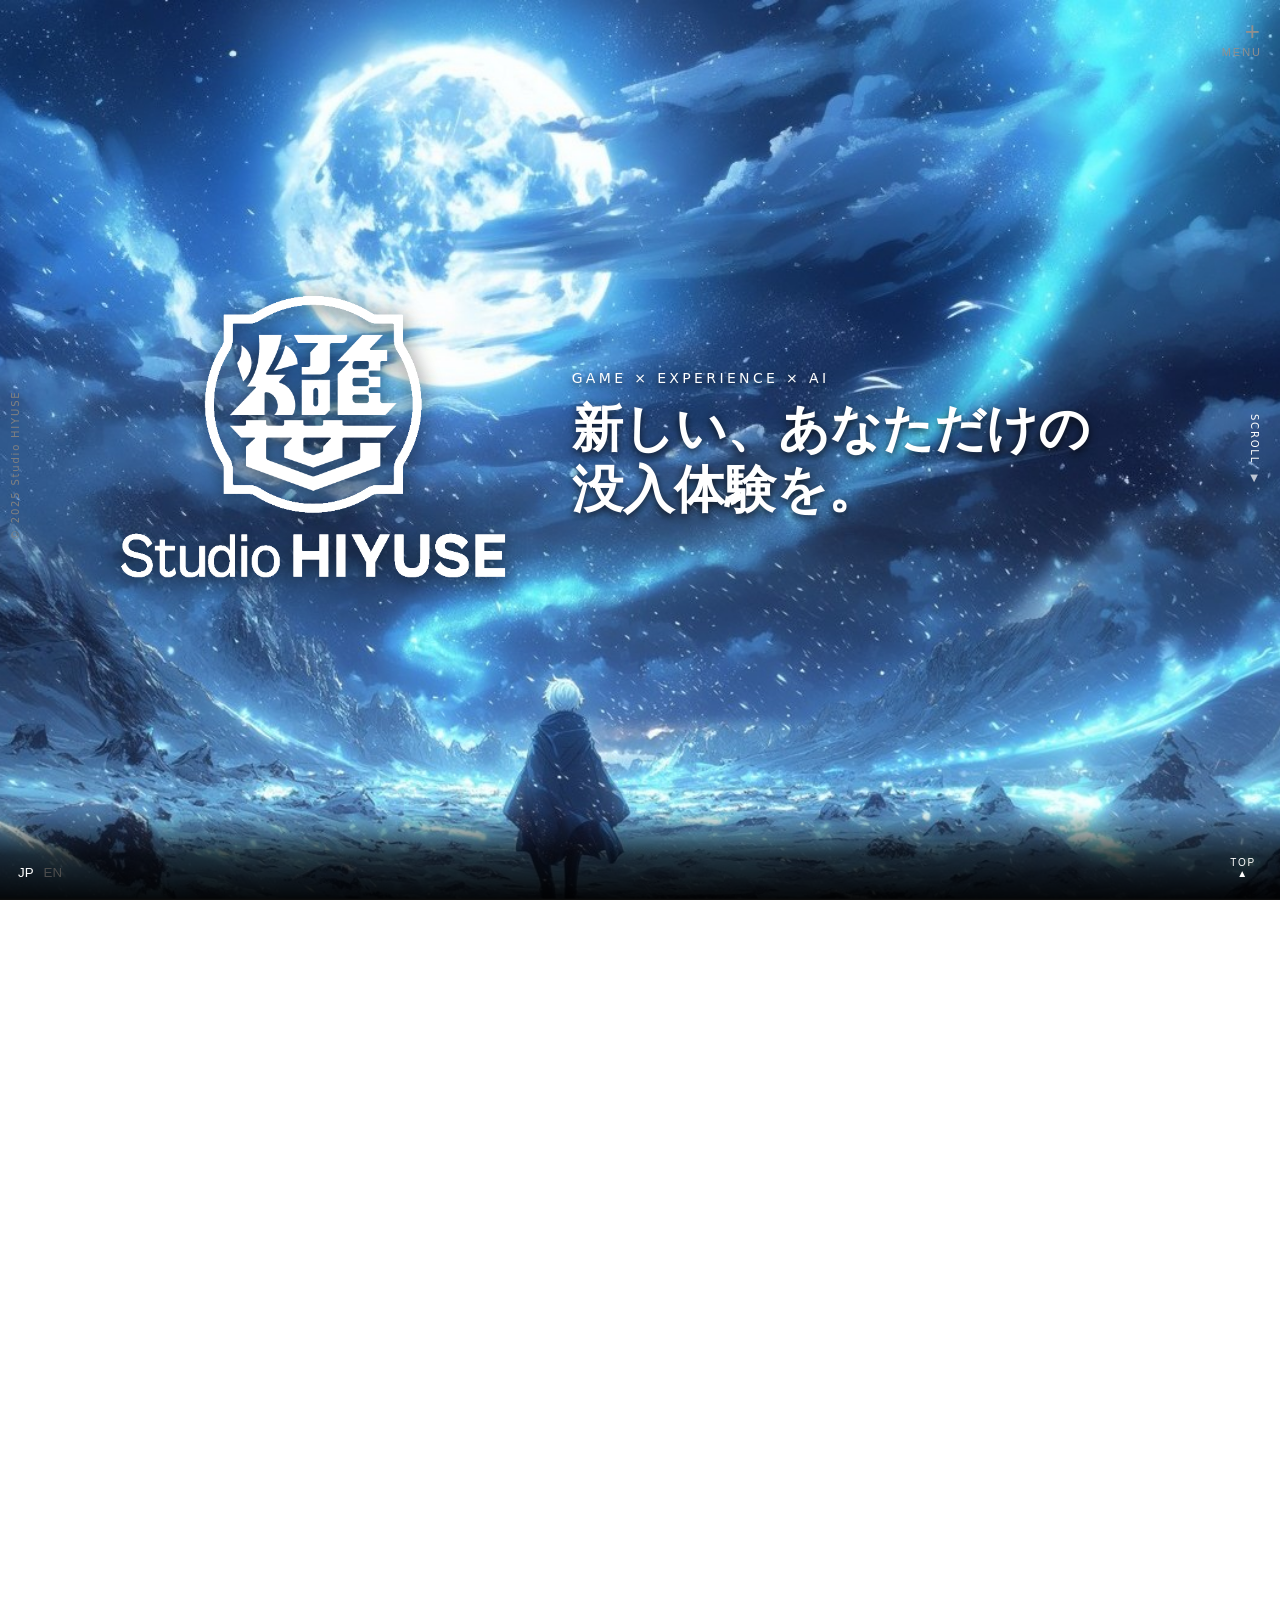
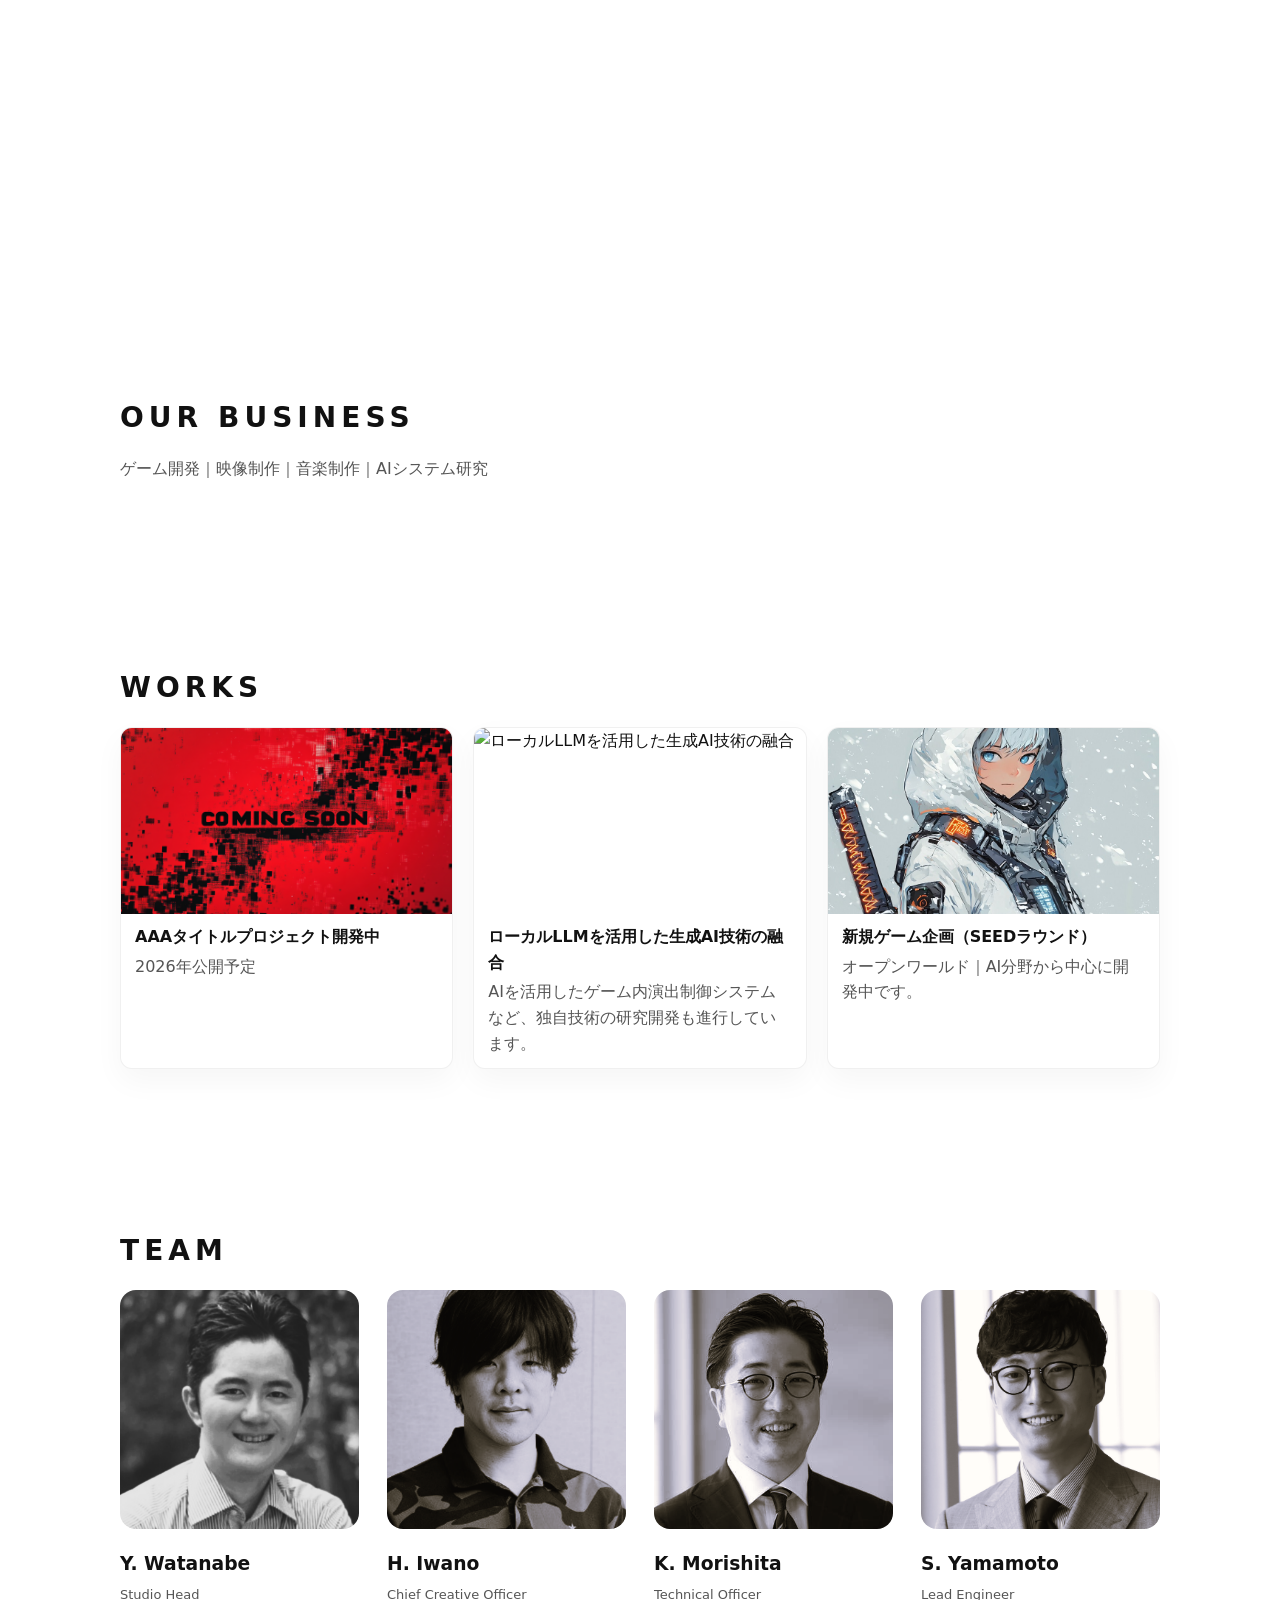
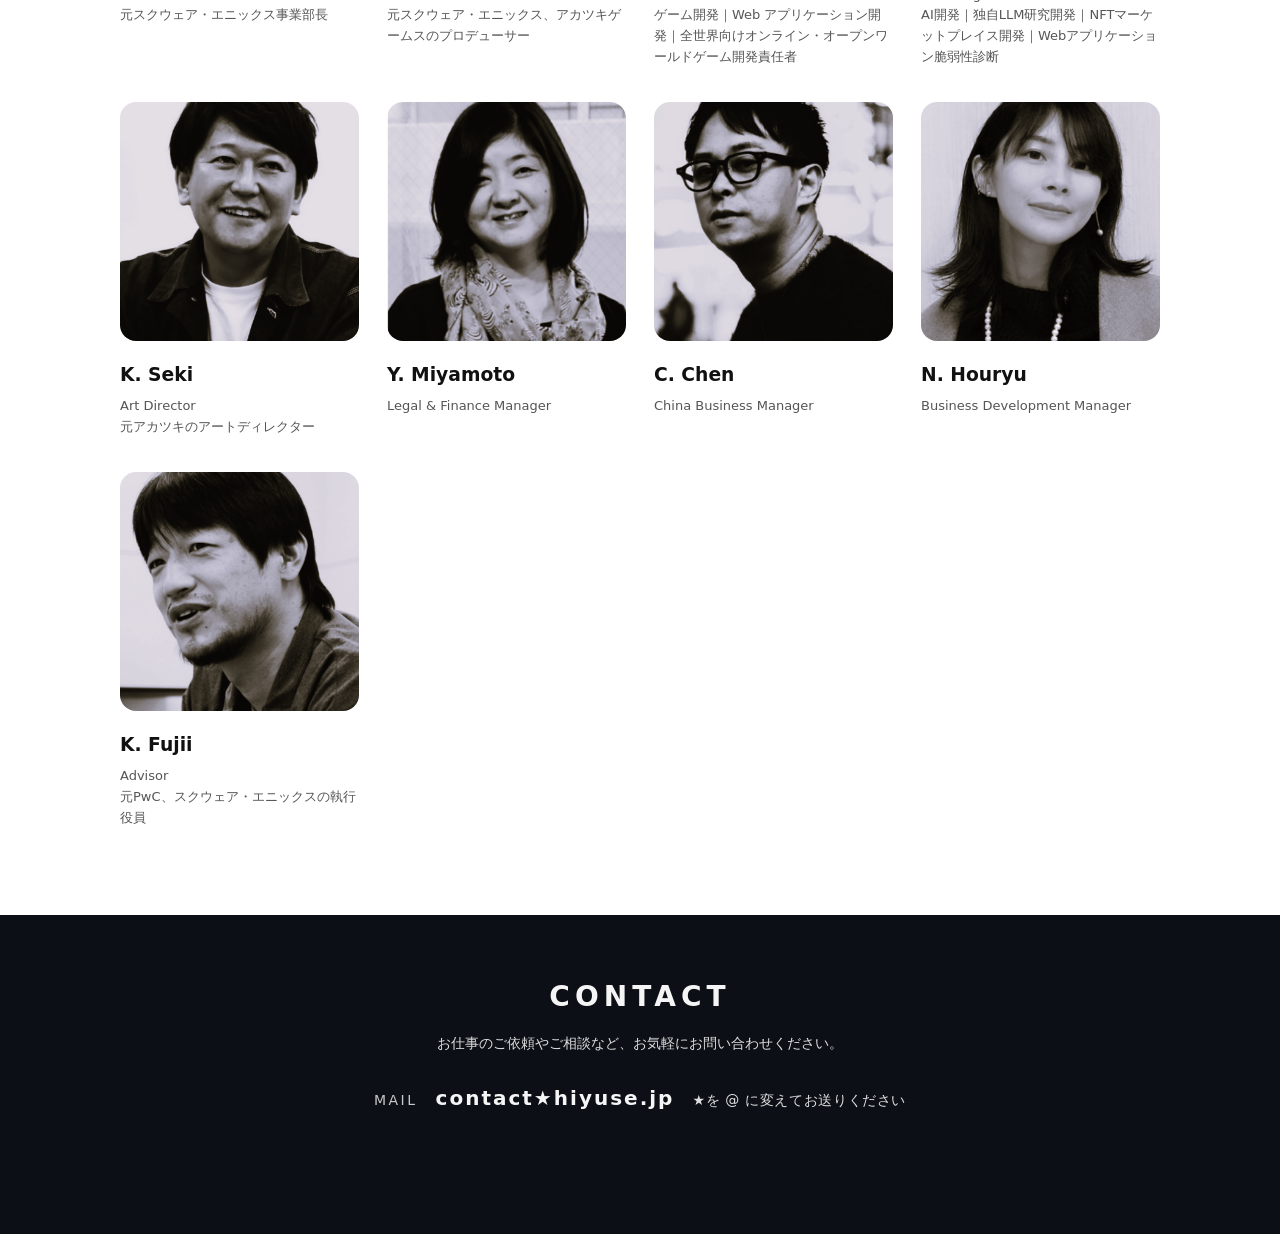
==== commit e3b8769a: "Update index.html" ====
--- a/index.html
+++ b/index.html
@@ -278,7 +278,7 @@
     <div class="contact-card">
       <div class="contact-line">
         <span class="contact-line__label">MAIL</span>
-        <span class="contact-line__mail">info★hiyuse.jp</span>
+        <span class="contact-line__mail">contact★hiyuse.jp</span>
         <span class="contact-line__note">★を @ に変えてお送りください</span>
       </div>
     </div>
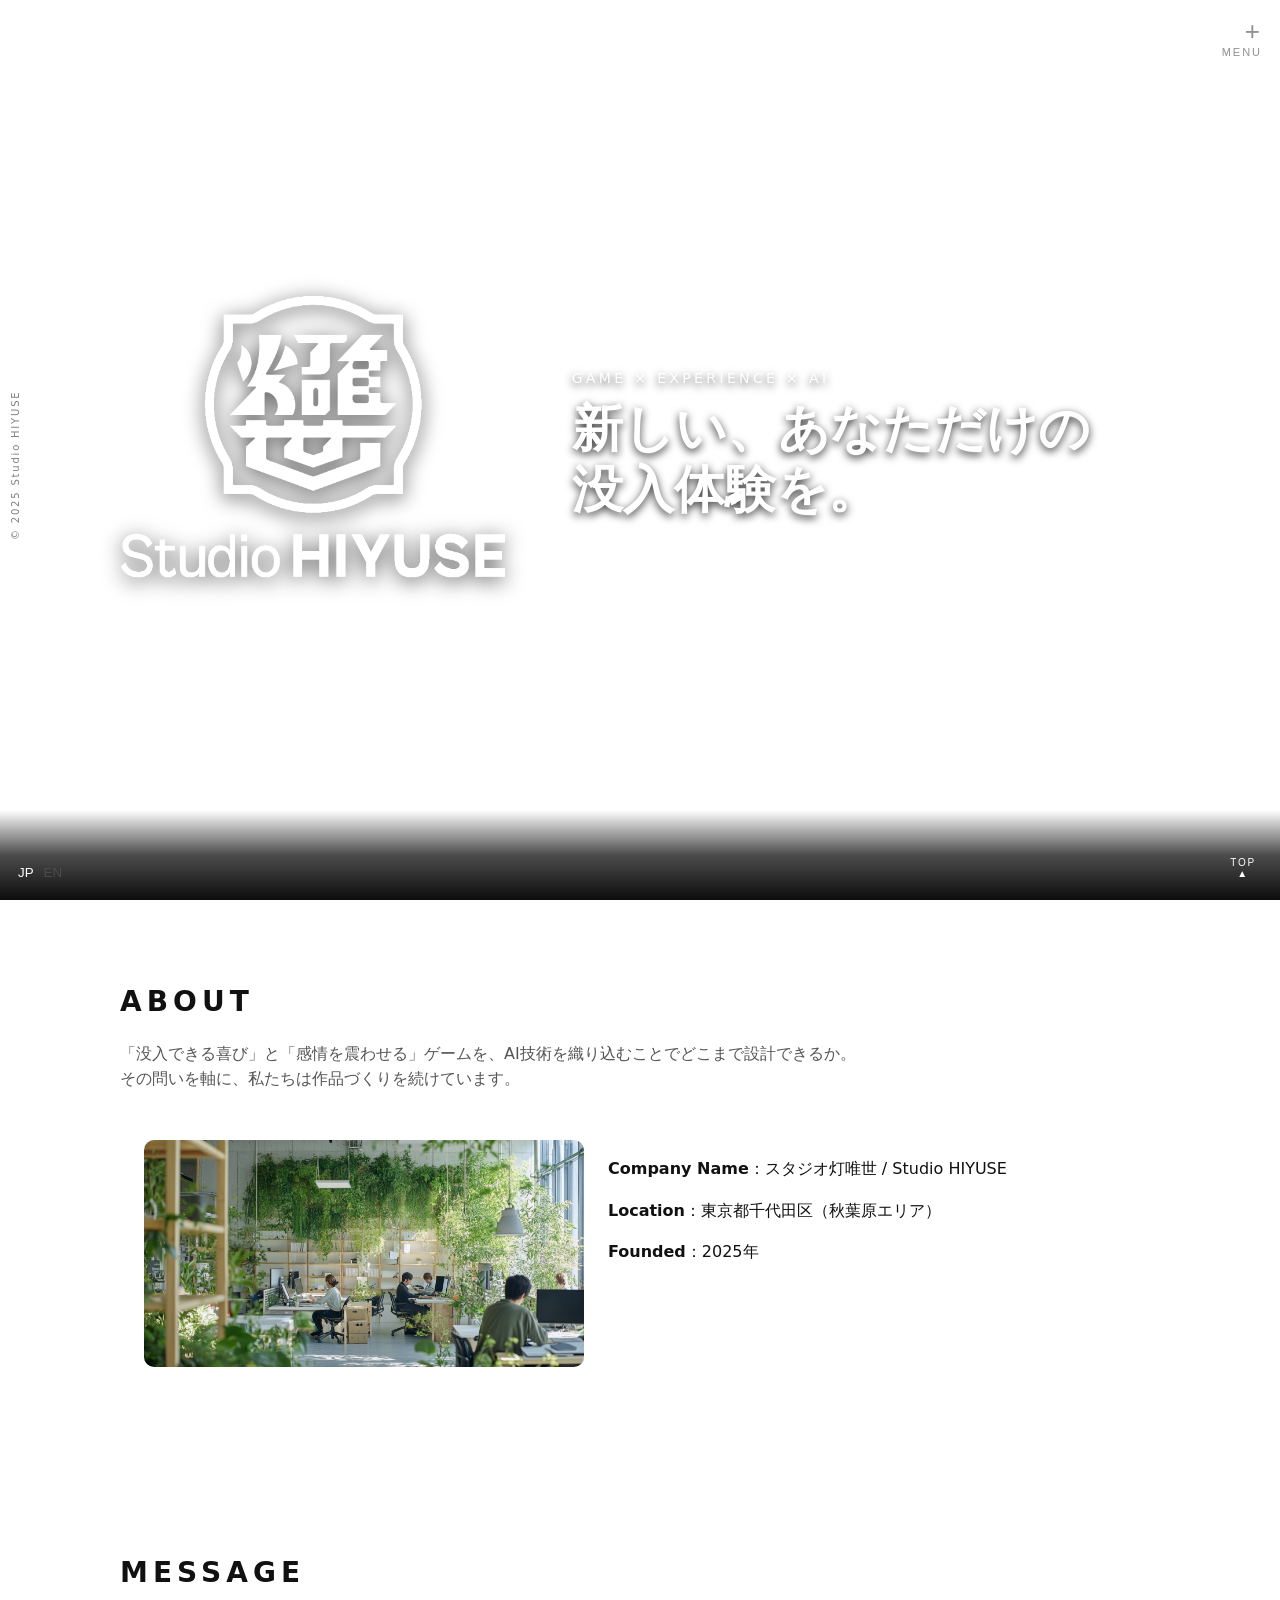
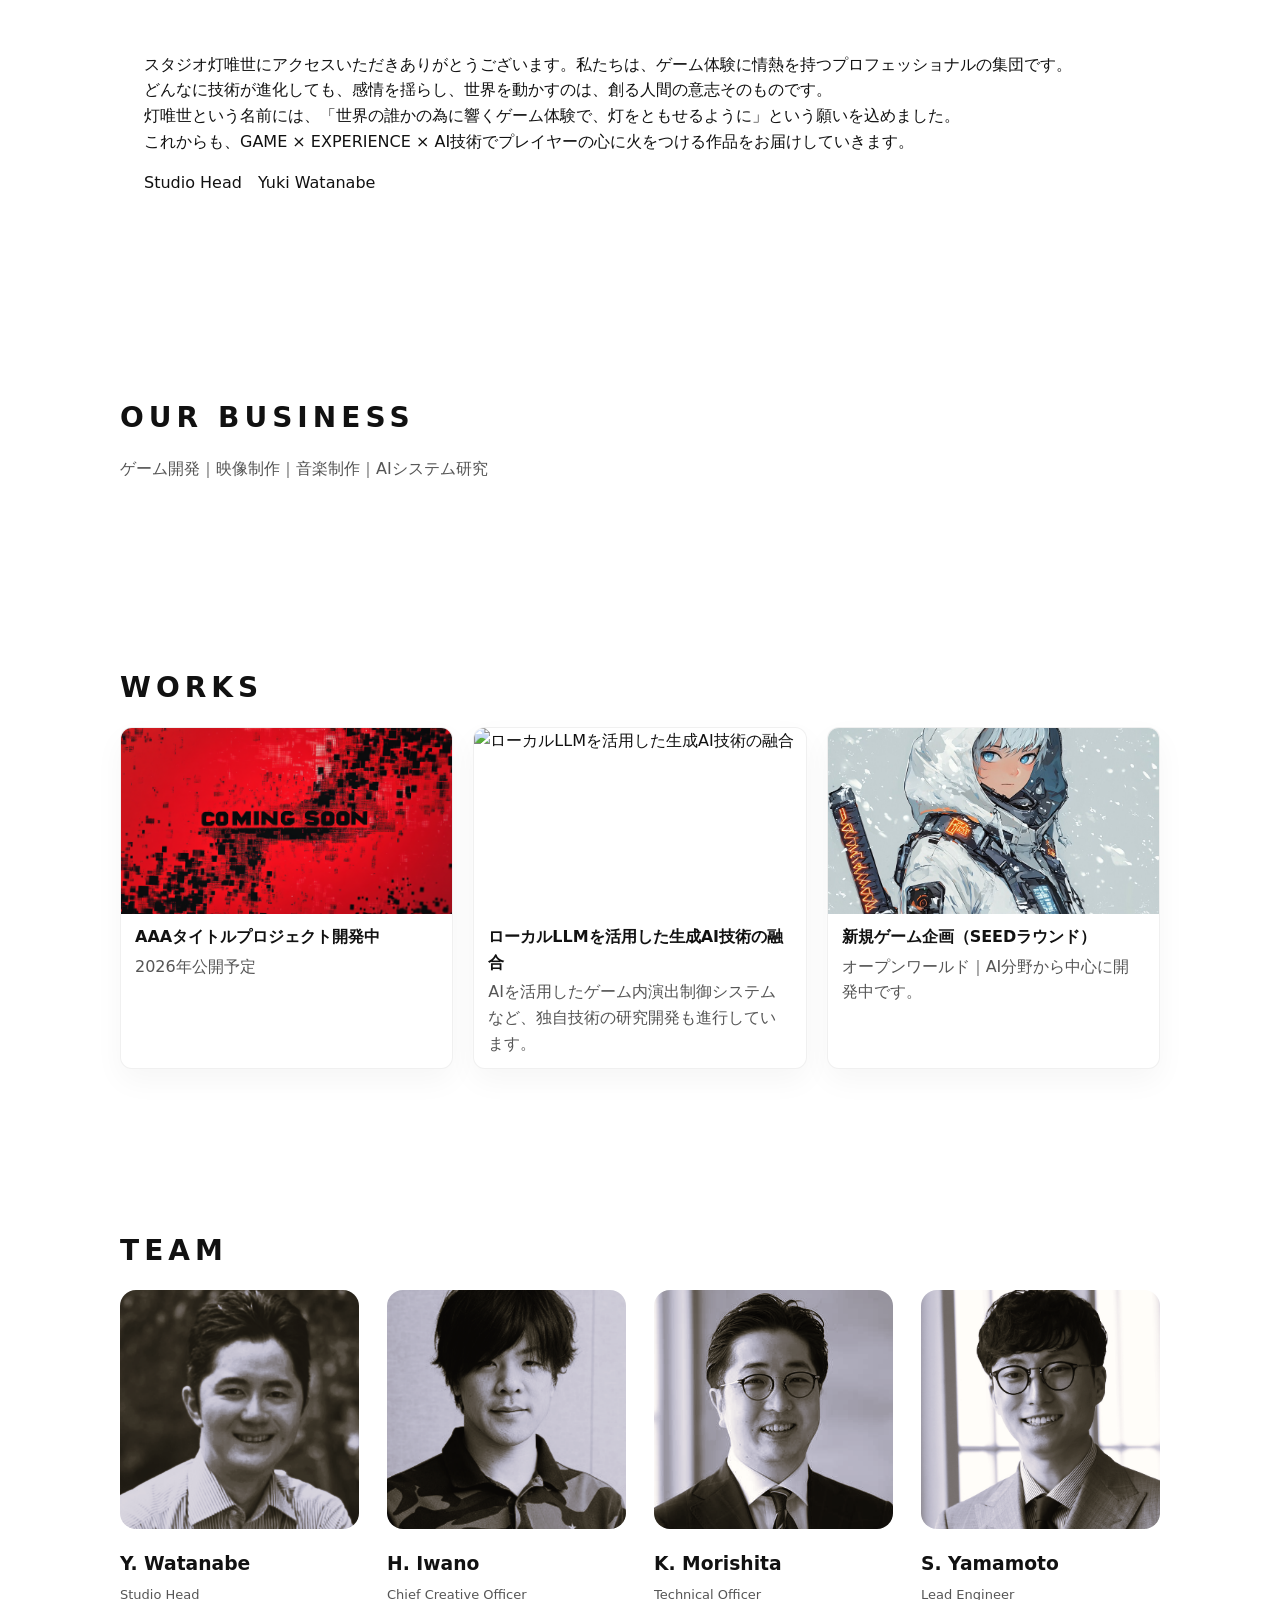
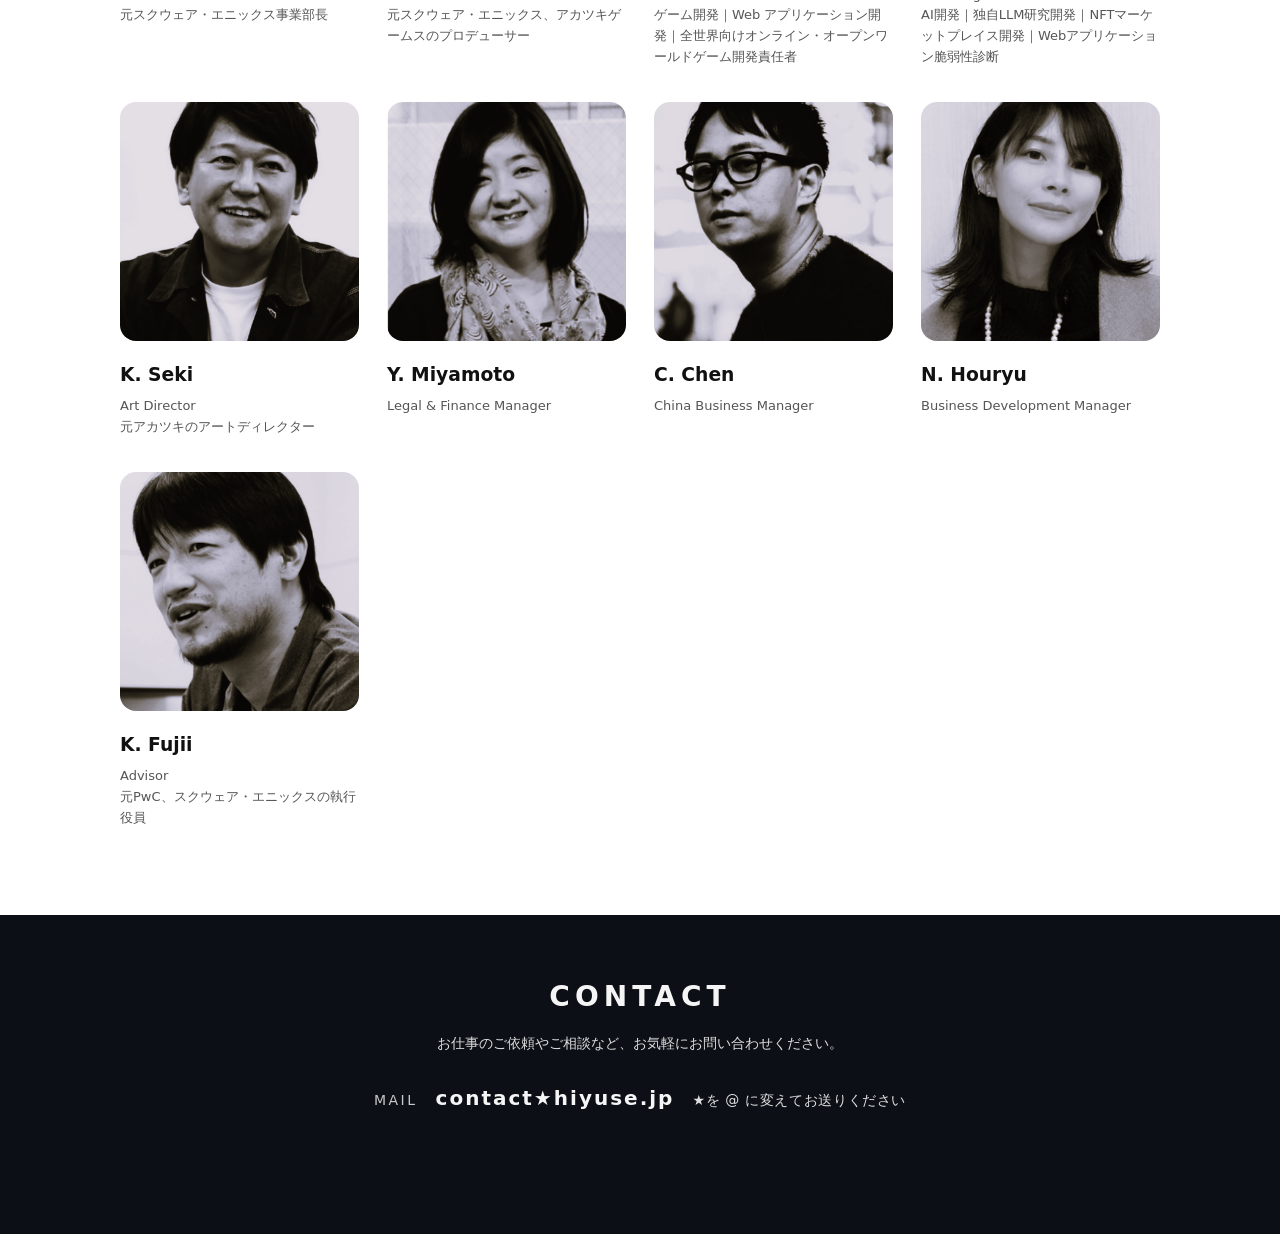
==== commit cf860fcb: "Update index.html" ====
--- a/index.html
+++ b/index.html
@@ -65,11 +65,6 @@
 
   <div class="hero-bg">
 
-    <!-- ▼ hero-bg1 を動画に変更 -->
-    <div class="hero-bg__slide hero-bg__slide--video is-active">
-      <video class="hero-bg__video" autoplay muted loop playsinline poster="hero-bg1.jpg">
-        <source src="hero-bg1.mp4" type="video/mp4">
-      </video>
     </div>
      <!-- ▼ hero-bg5（静止画） -->
     <div class="hero-bg__slide" style="background-image:url('hero-bg5.jpg')"></div>
@@ -86,9 +81,9 @@
       </video>
     </div>
     <div class="hero-bg__slide" style="background-image:url('hero-bg6.jpg')"></div>
-    <div class="hero-bg__slide" style="background-image:url('hero-bg5.jpg')"></div>
     <div class="hero-bg__slide" style="background-image:url('hero-bg2.jpg')"></div>
-    <div class="hero-bg__slide" style="background-image:url('hero-bg4.jpg')"></div>
+    <div class="hero-bg__slide" style="background-image:url('hero-bg8.jpg')"></div>
+    <div class="hero-bg__slide" style="background-image:url('hero-bg9.jpg')"></div>
   </div>
 
   <div class="hero-overlay">
--- a/style.css
+++ b/style.css
@@ -419,7 +419,7 @@
   background-size: cover;
   background-repeat: no-repeat;
   opacity: 0;
-  transition: opacity 220ms linear;
+  transition: none;
 }
 
 .hero-bg__slide.is-active {
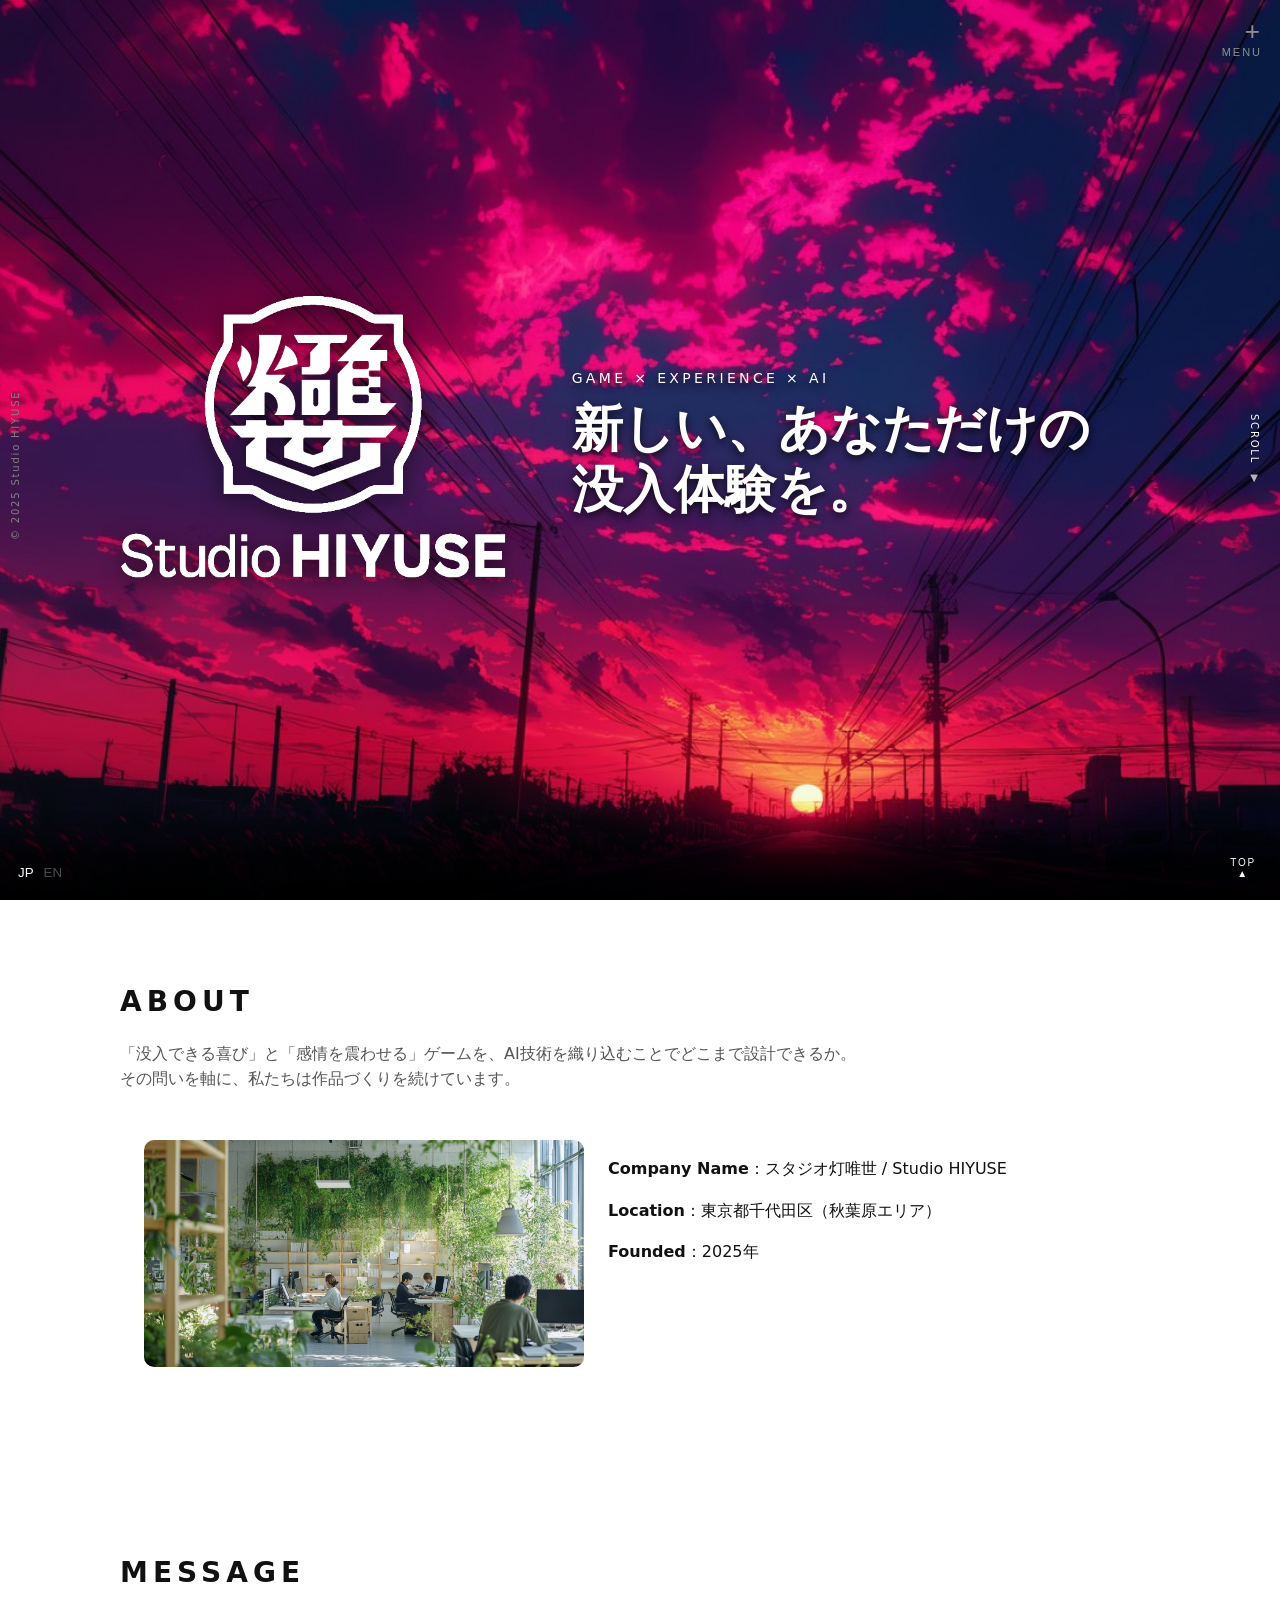
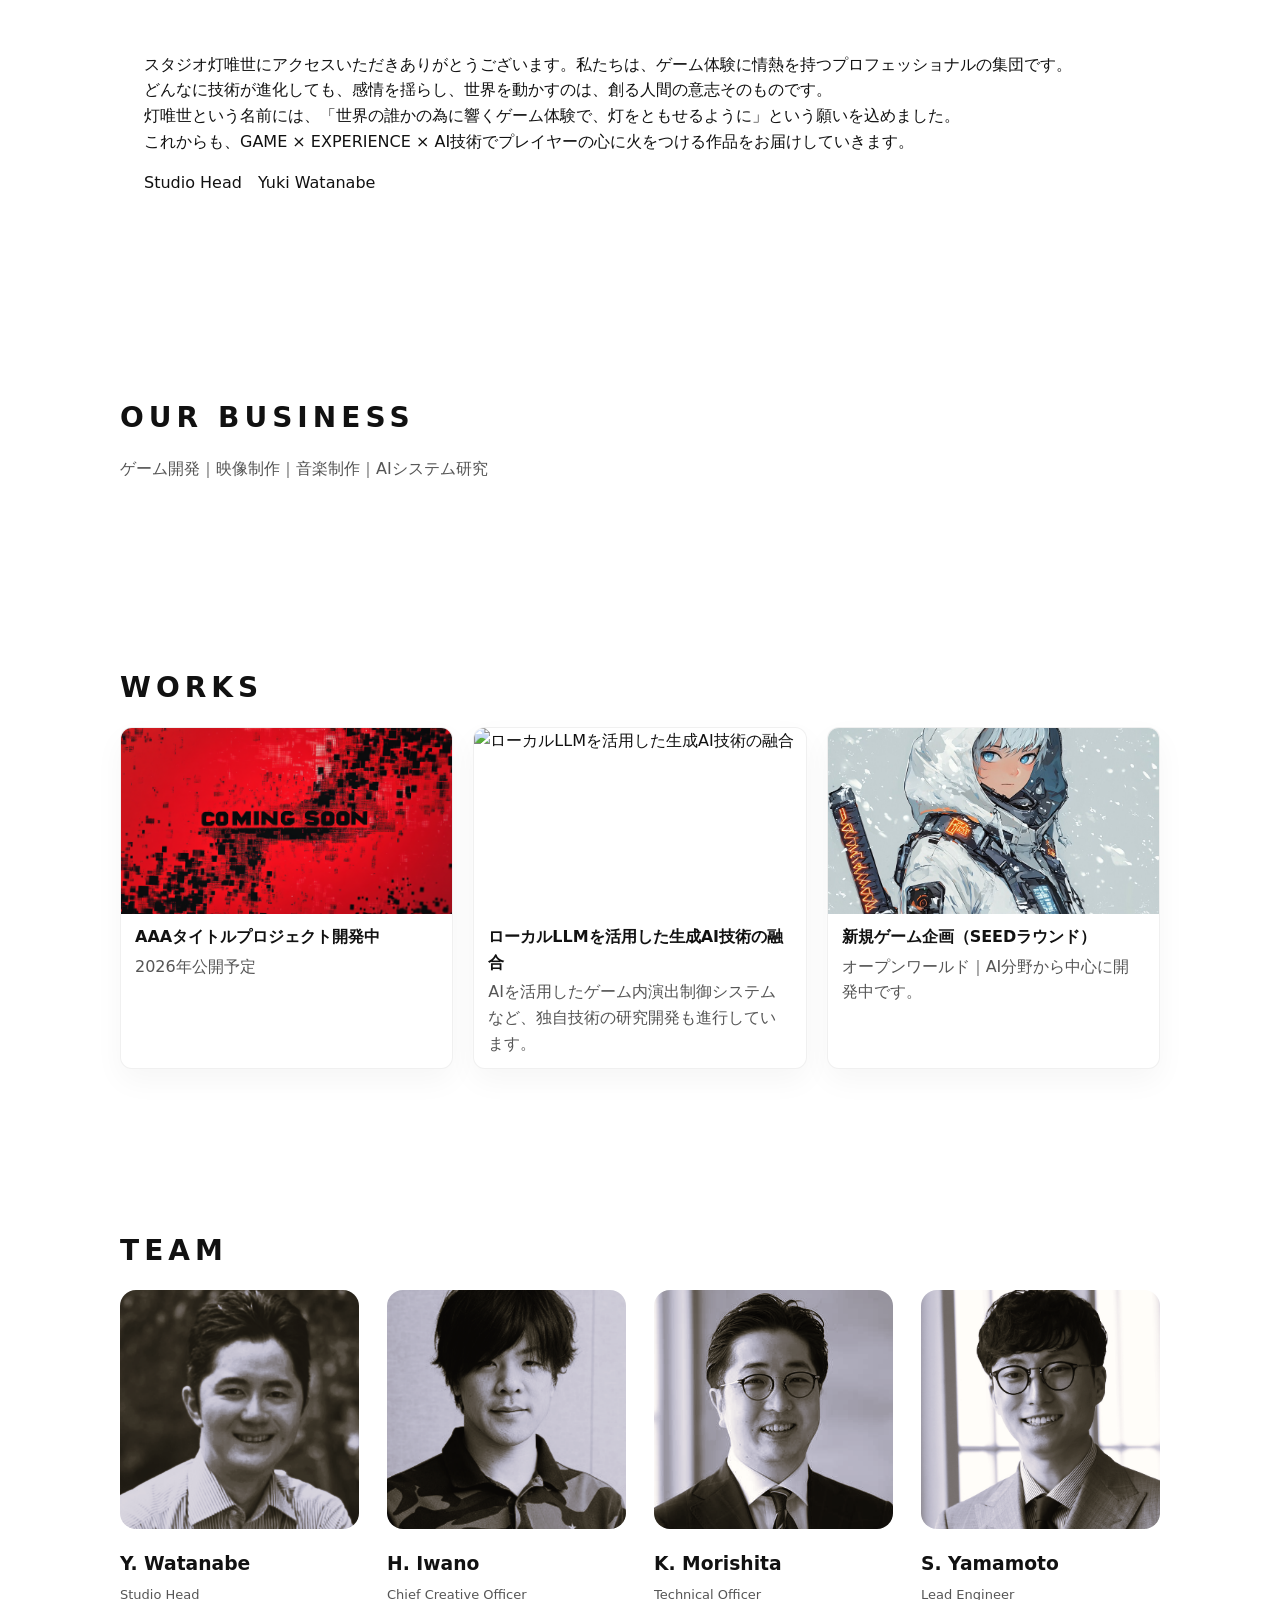
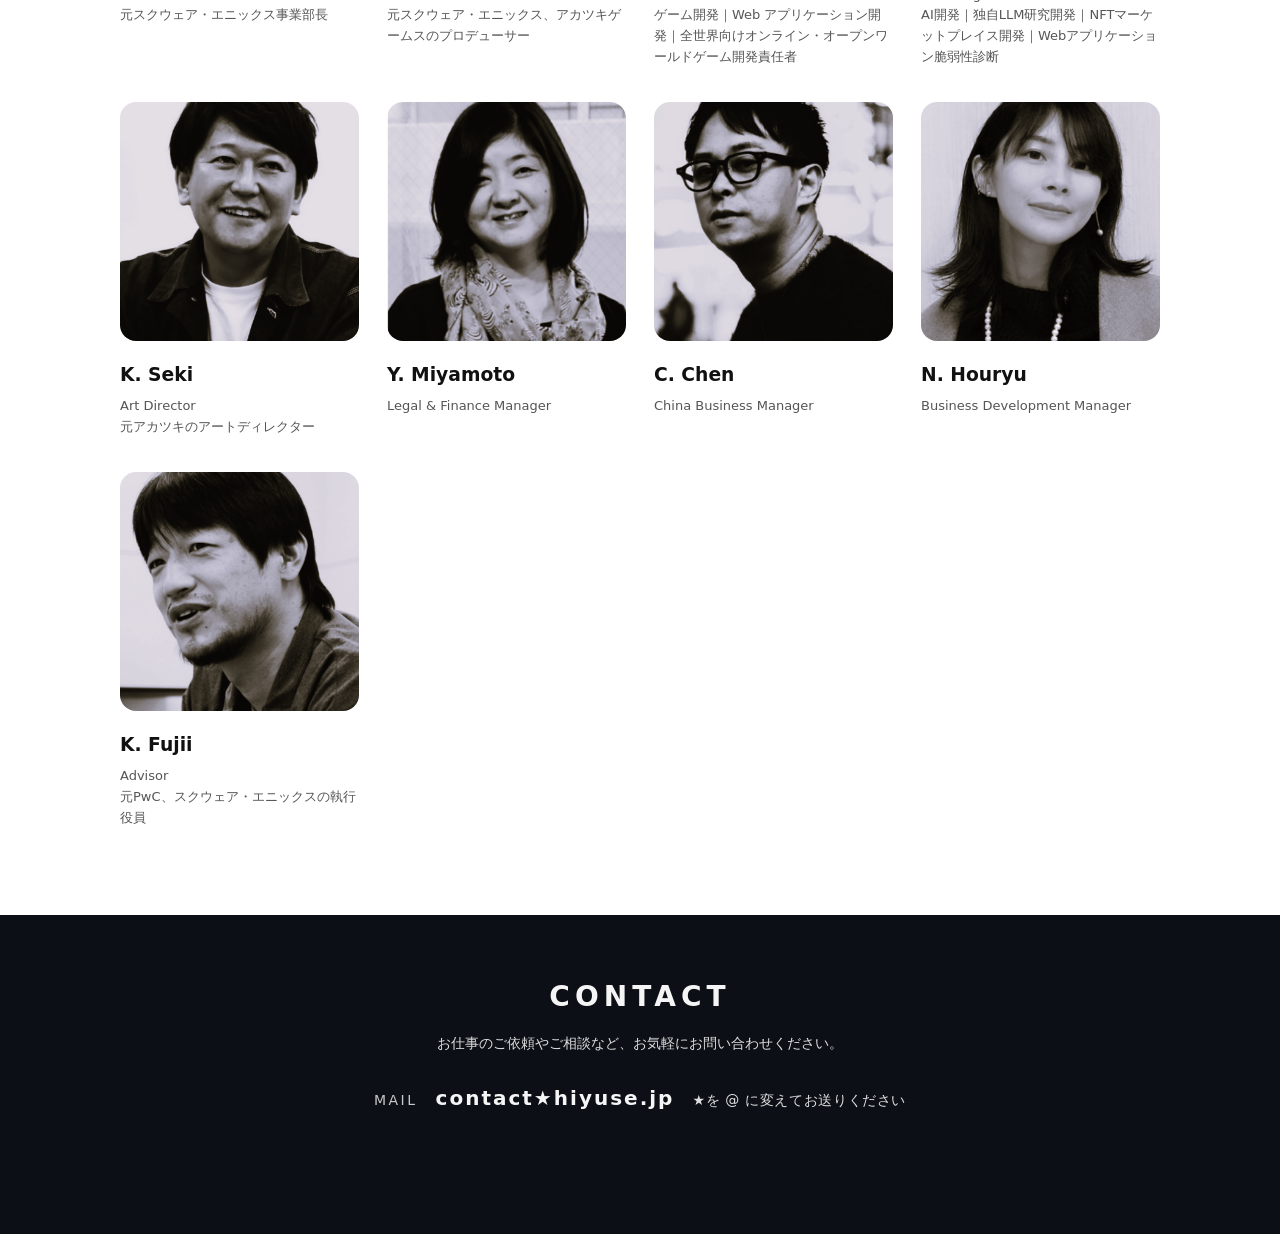
==== commit 2459595a: "Update index.html" ====
--- a/index.html
+++ b/index.html
@@ -72,7 +72,7 @@
    
 
     <!-- ▼ -->
-    <div class="hero-bg__slide" style="background-image:url('hero-bg7.jpg')"></div>
+
     <div class="hero-bg__slide" style="background-image:url('hero-bg3.jpg')"></div>
         <!-- ▼ hero-bg1 を動画に変更 -->
     <div class="hero-bg__slide hero-bg__slide--video">
@@ -80,10 +80,10 @@
         <source src="hero-bg1.mp4" type="video/mp4">
       </video>
     </div>
-    <div class="hero-bg__slide" style="background-image:url('hero-bg6.jpg')"></div>
-    <div class="hero-bg__slide" style="background-image:url('hero-bg2.jpg')"></div>
     <div class="hero-bg__slide" style="background-image:url('hero-bg8.jpg')"></div>
     <div class="hero-bg__slide" style="background-image:url('hero-bg9.jpg')"></div>
+        <div class="hero-bg__slide" style="background-image:url('hero-bg7.jpg')"></div>
+        <div class="hero-bg__slide" style="background-image:url('hero-bg2.jpg')"></div>
   </div>
 
   <div class="hero-overlay">
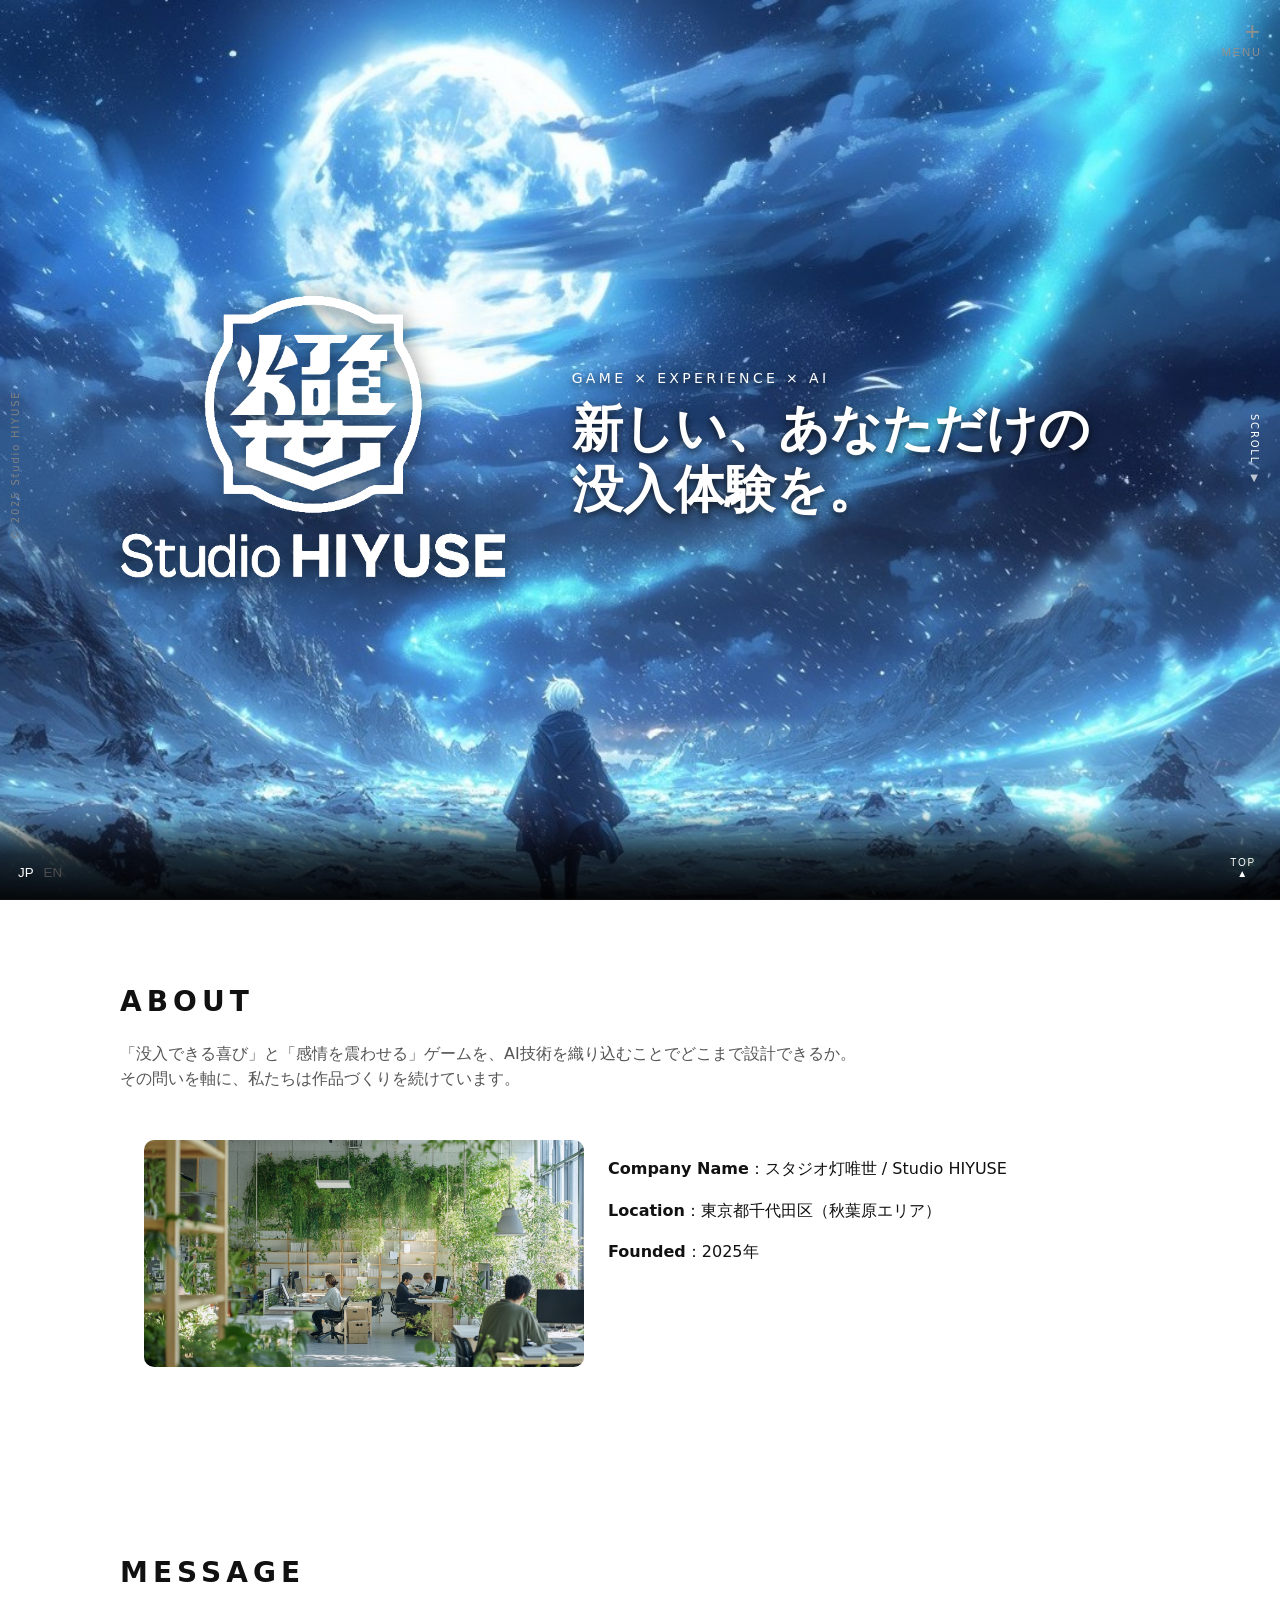
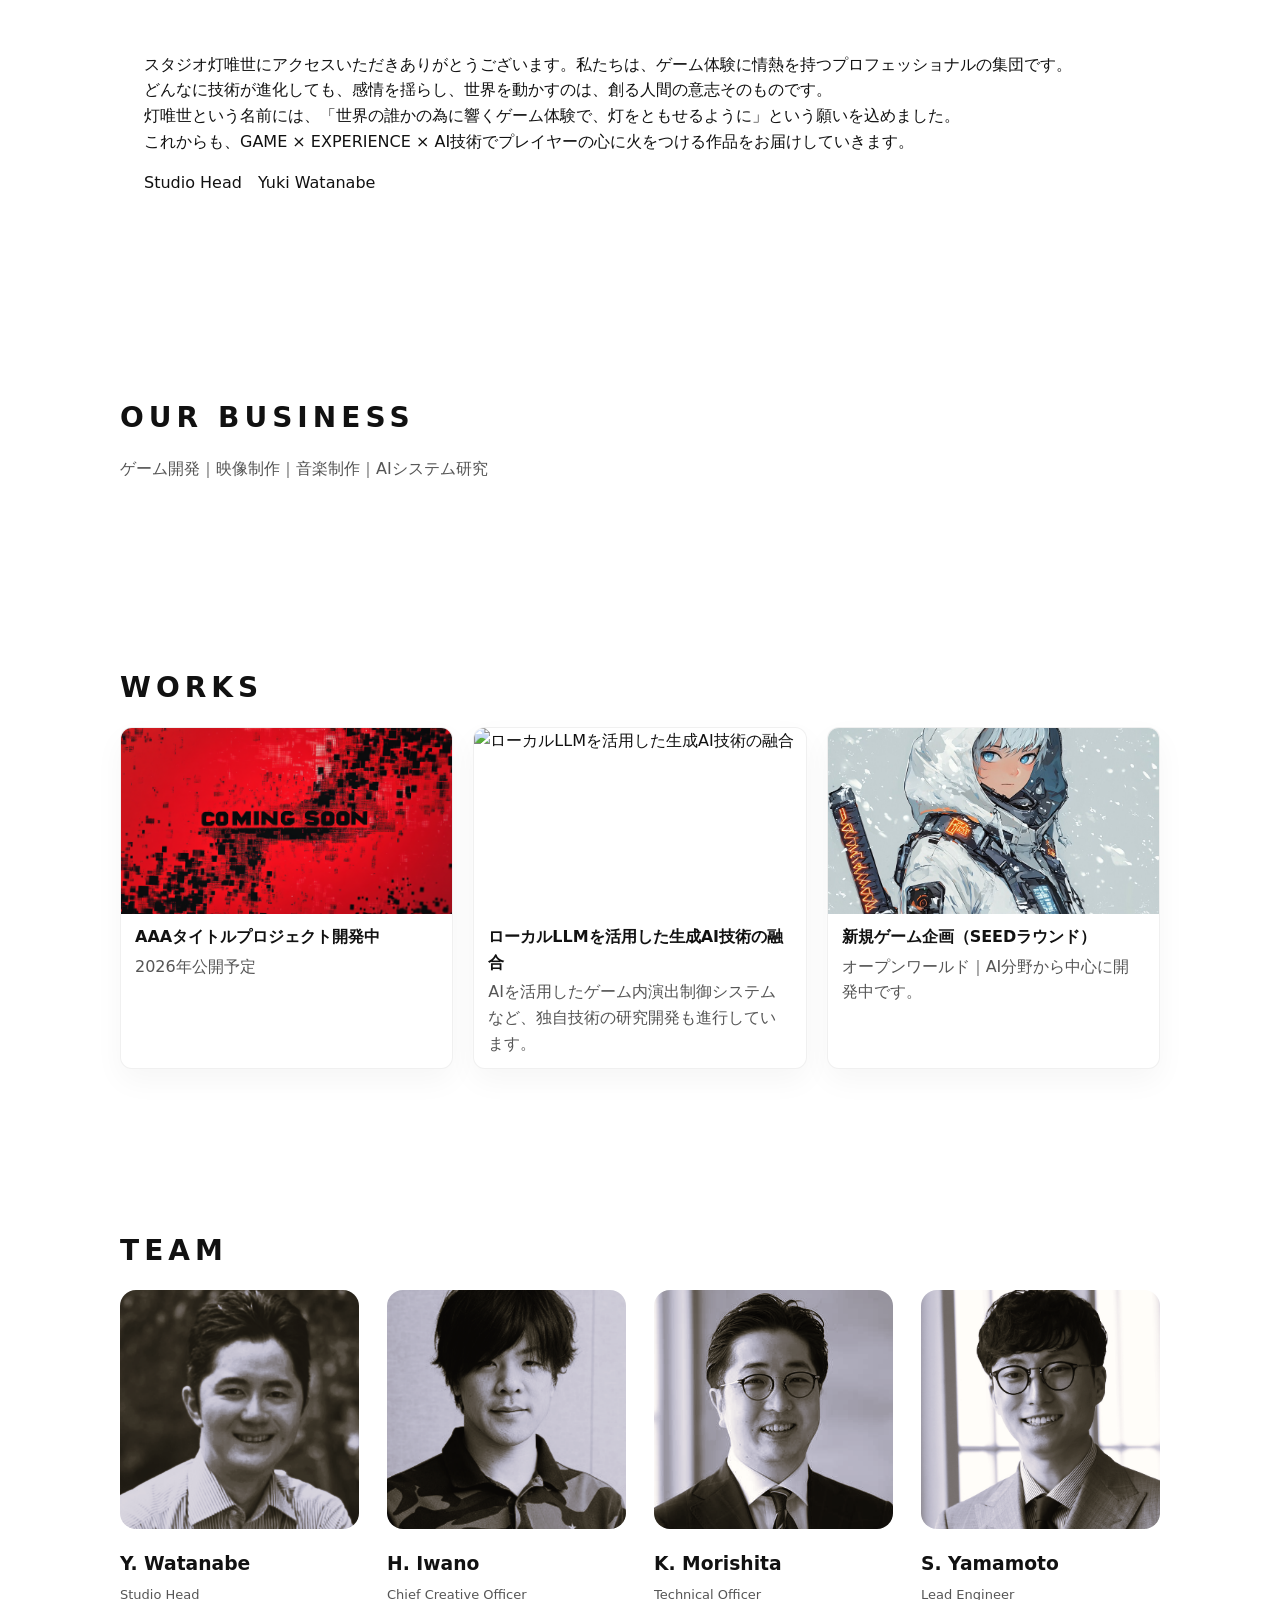
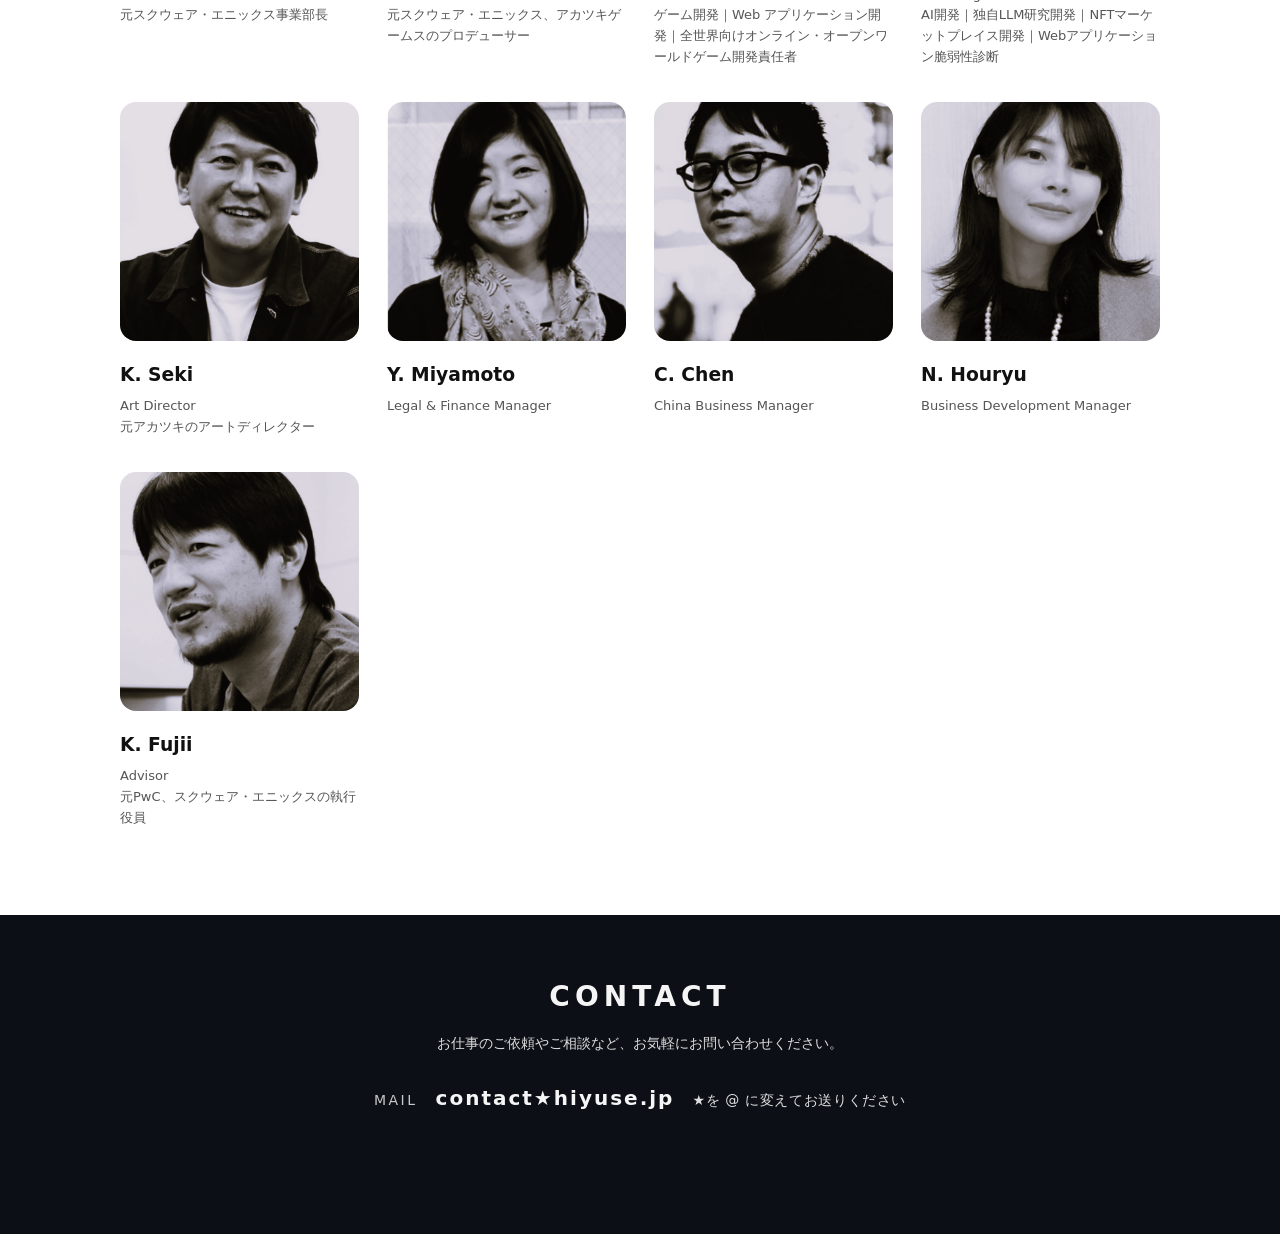
==== commit d61a7d03: "Update index.html" ====
--- a/index.html
+++ b/index.html
@@ -67,13 +67,13 @@
 
     </div>
      <!-- ▼ hero-bg5（静止画） -->
-    <div class="hero-bg__slide" style="background-image:url('hero-bg5.jpg')"></div>
+    <div class="hero-bg__slide" style="background-image:url('hero-bg3.jpg')"></div>
     <div class="hero-bg__slide" style="background-image:url('hero-bg4.jpg')"></div>
    
 
     <!-- ▼ -->
-
-    <div class="hero-bg__slide" style="background-image:url('hero-bg3.jpg')"></div>
+    <div class="hero-bg__slide" style="background-image:url('hero-bg5.jpg')"></div>
+
         <!-- ▼ hero-bg1 を動画に変更 -->
     <div class="hero-bg__slide hero-bg__slide--video">
       <video class="hero-bg__video" autoplay muted loop playsinline poster="hero-bg1.jpg">
@@ -81,9 +81,10 @@
       </video>
     </div>
     <div class="hero-bg__slide" style="background-image:url('hero-bg8.jpg')"></div>
+    <div class="hero-bg__slide" style="background-image:url('hero-bg7.jpg')"></div>
     <div class="hero-bg__slide" style="background-image:url('hero-bg9.jpg')"></div>
-        <div class="hero-bg__slide" style="background-image:url('hero-bg7.jpg')"></div>
-        <div class="hero-bg__slide" style="background-image:url('hero-bg2.jpg')"></div>
+
+    <div class="hero-bg__slide" style="background-image:url('hero-bg2.jpg')"></div>
   </div>
 
   <div class="hero-overlay">
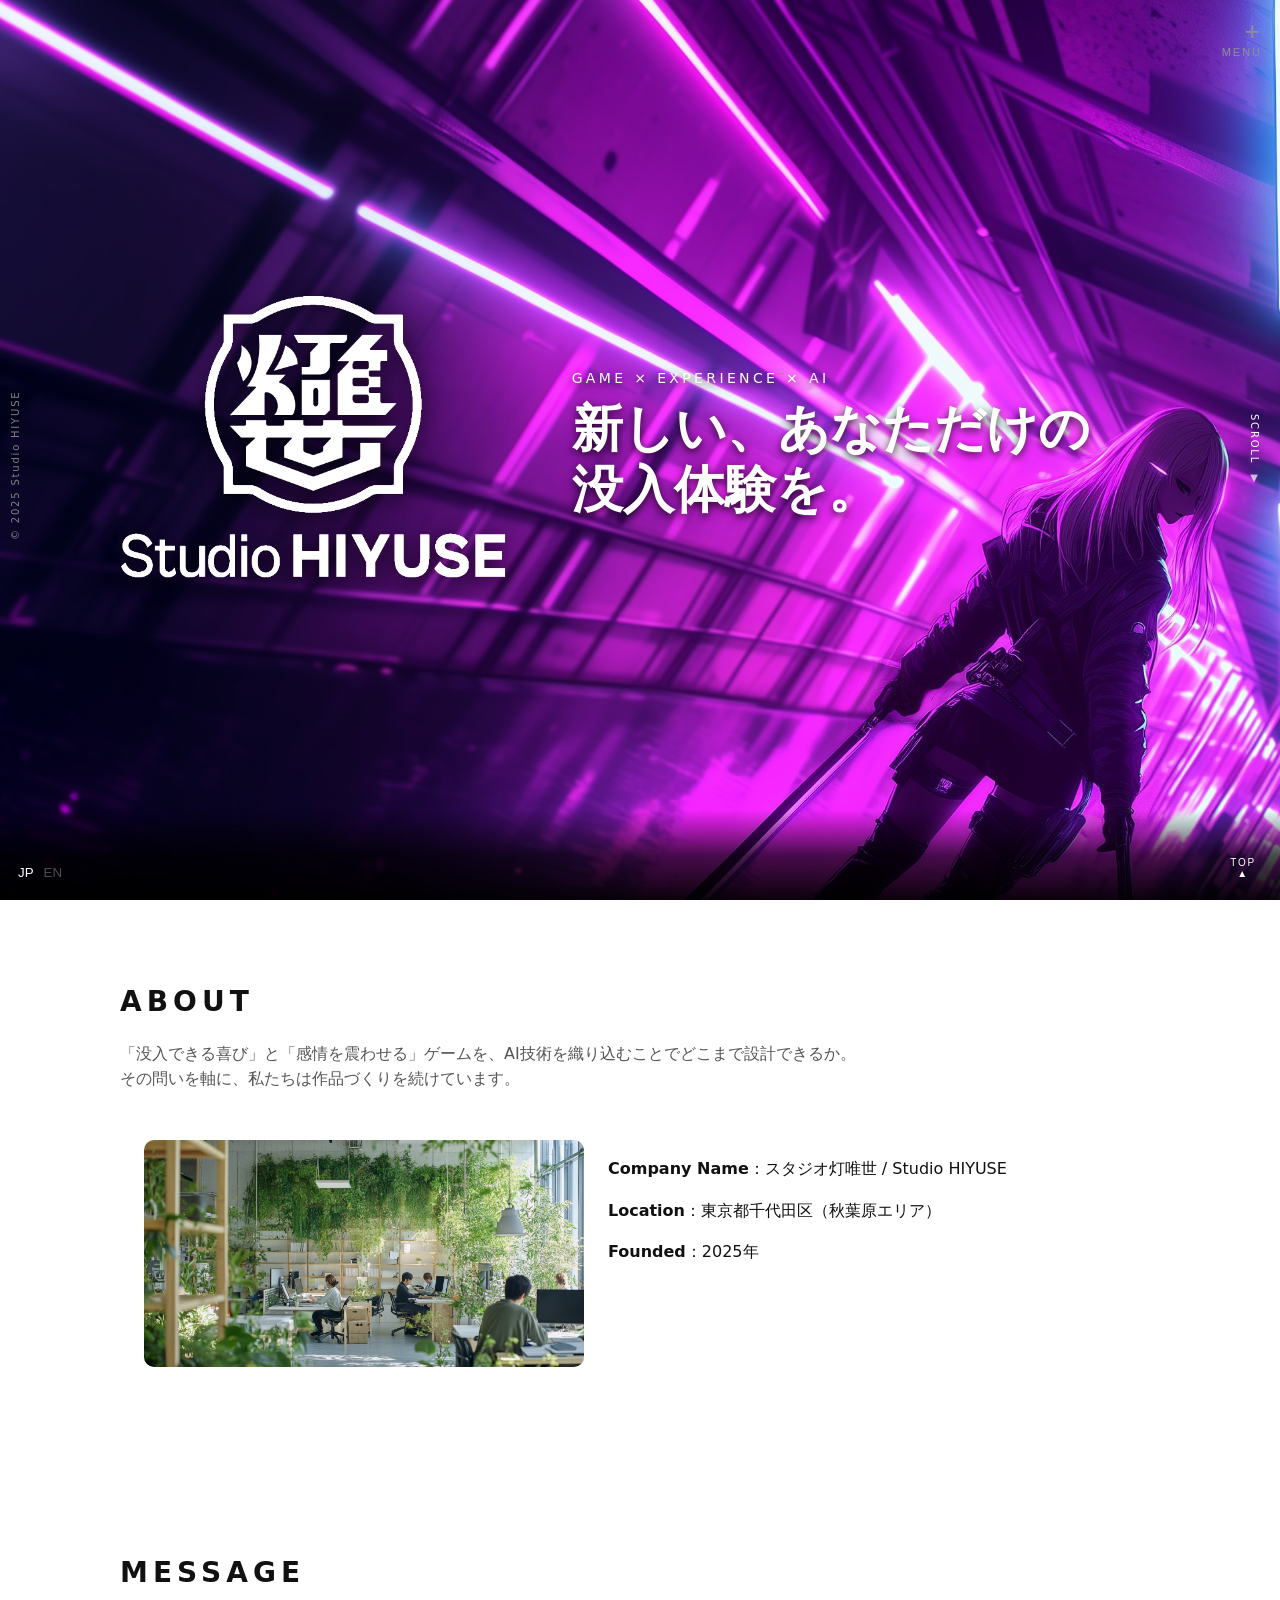
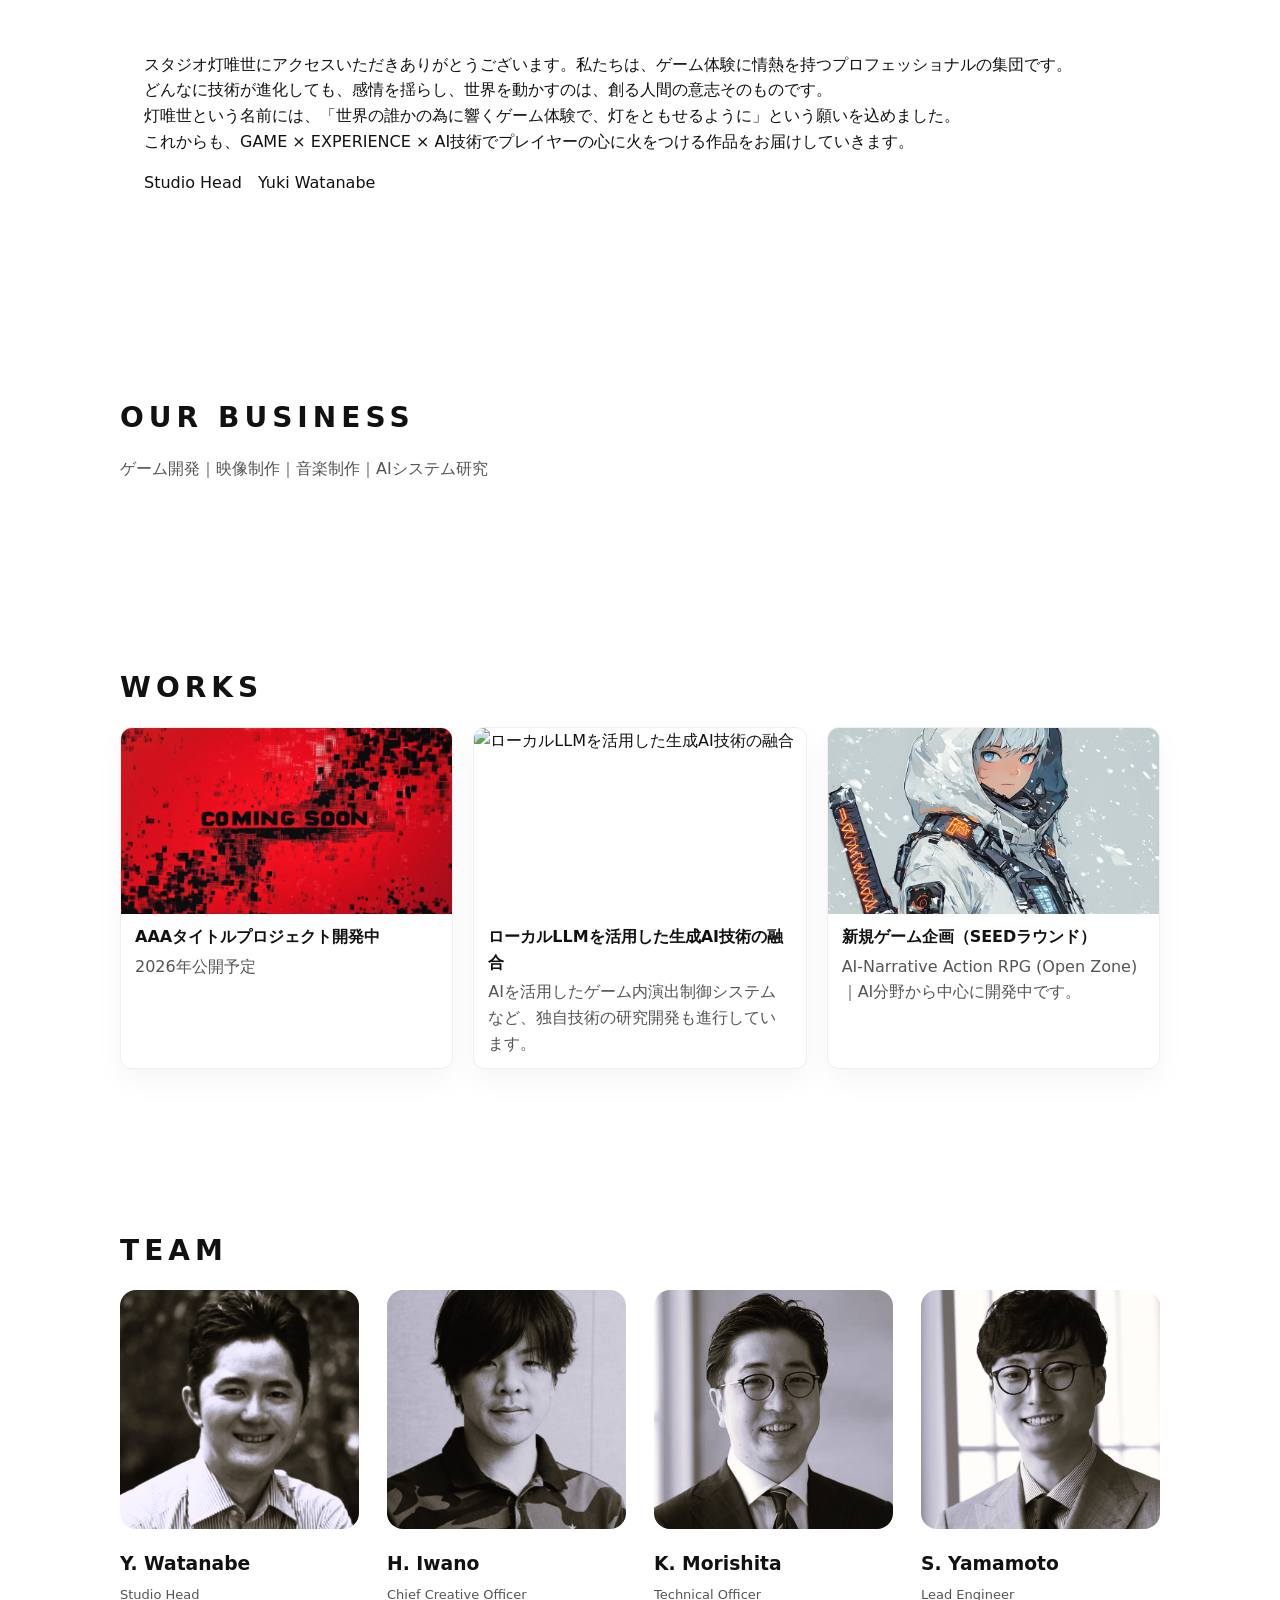
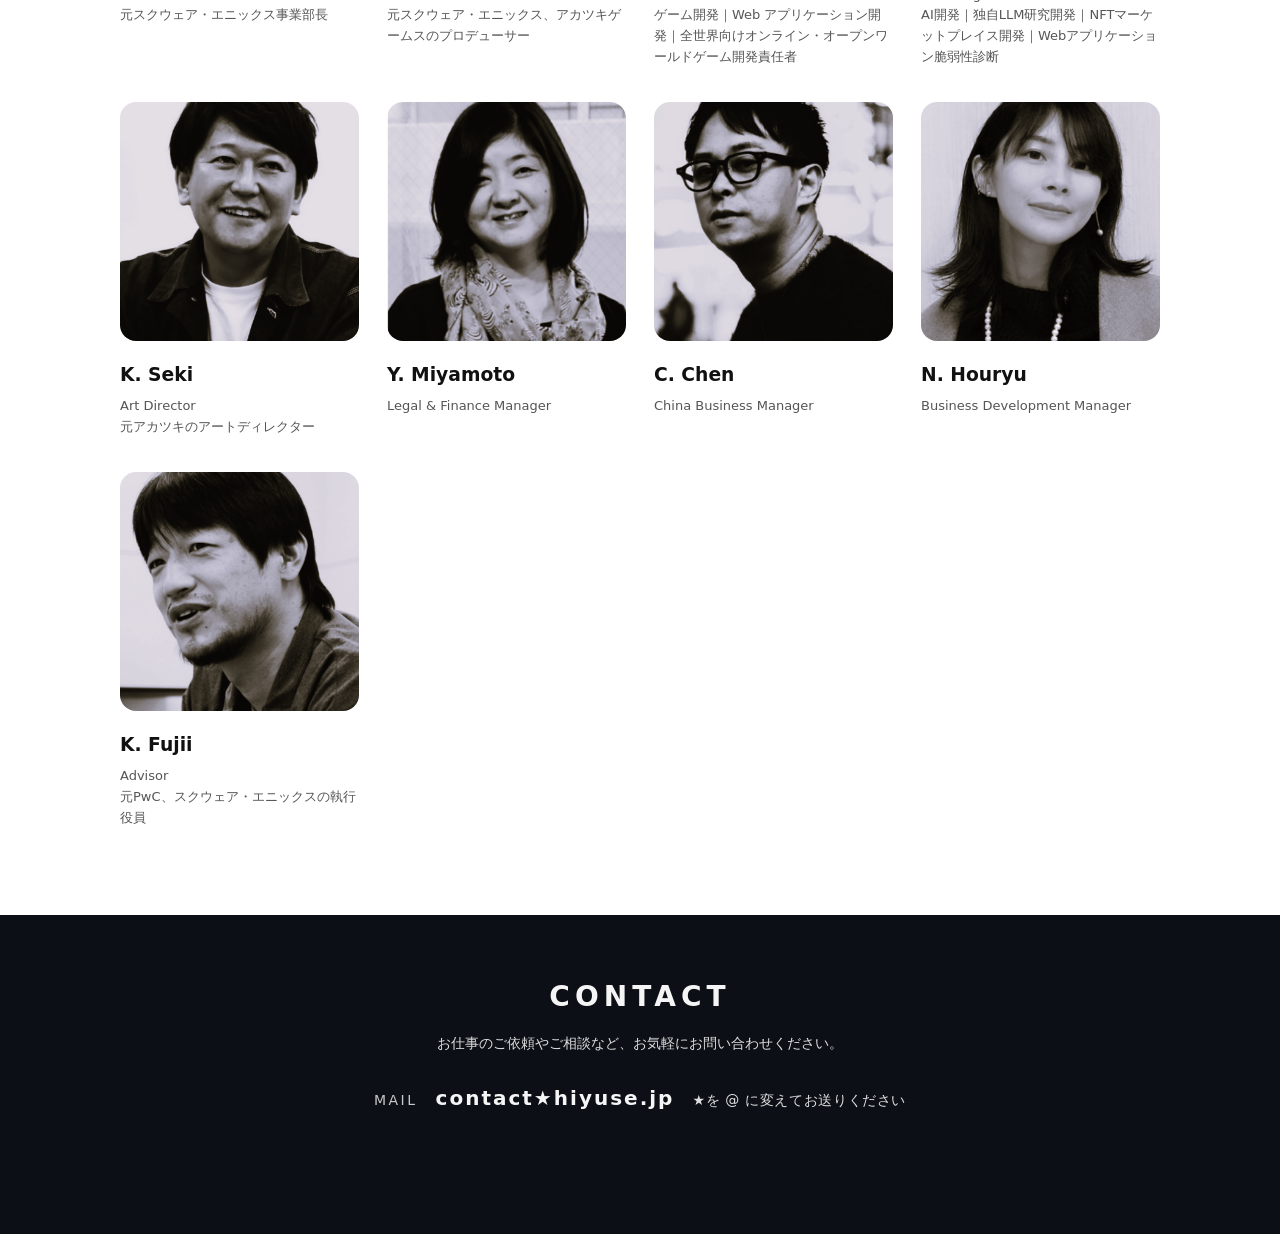
==== commit 4f4abfd9: "Update index.html" ====
--- a/index.html
+++ b/index.html
@@ -175,7 +175,7 @@
       <article class="work-item">
         <img src="work_03.jpg" alt="新規ゲーム企画（SEEDラウンド）">
         <h3>新規ゲーム企画（SEEDラウンド）</h3>
-        <p>オープンワールド｜AI分野から中心に開発中です。</p>
+        <p>AI-Narrative Action RPG (Open Zone)｜AI分野から中心に開発中です。</p>
       </article>
     </div>
   </section>
